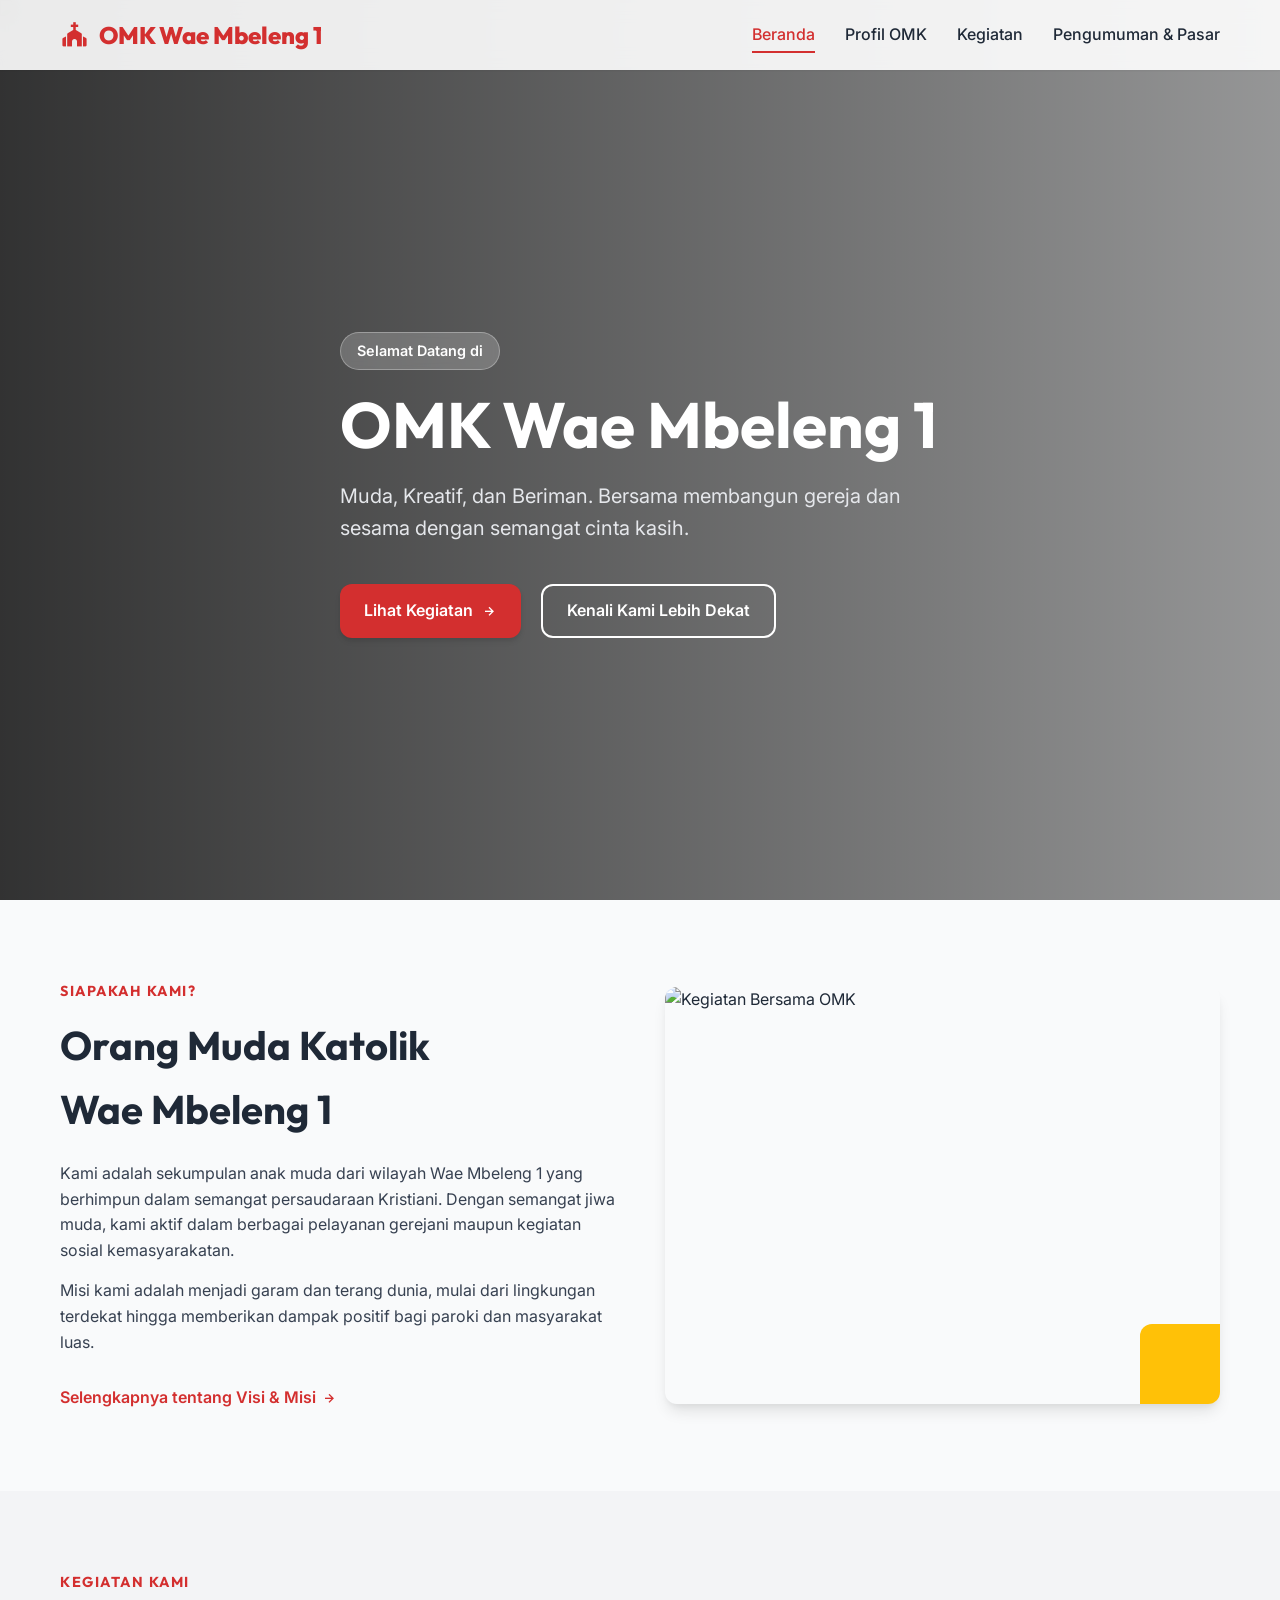
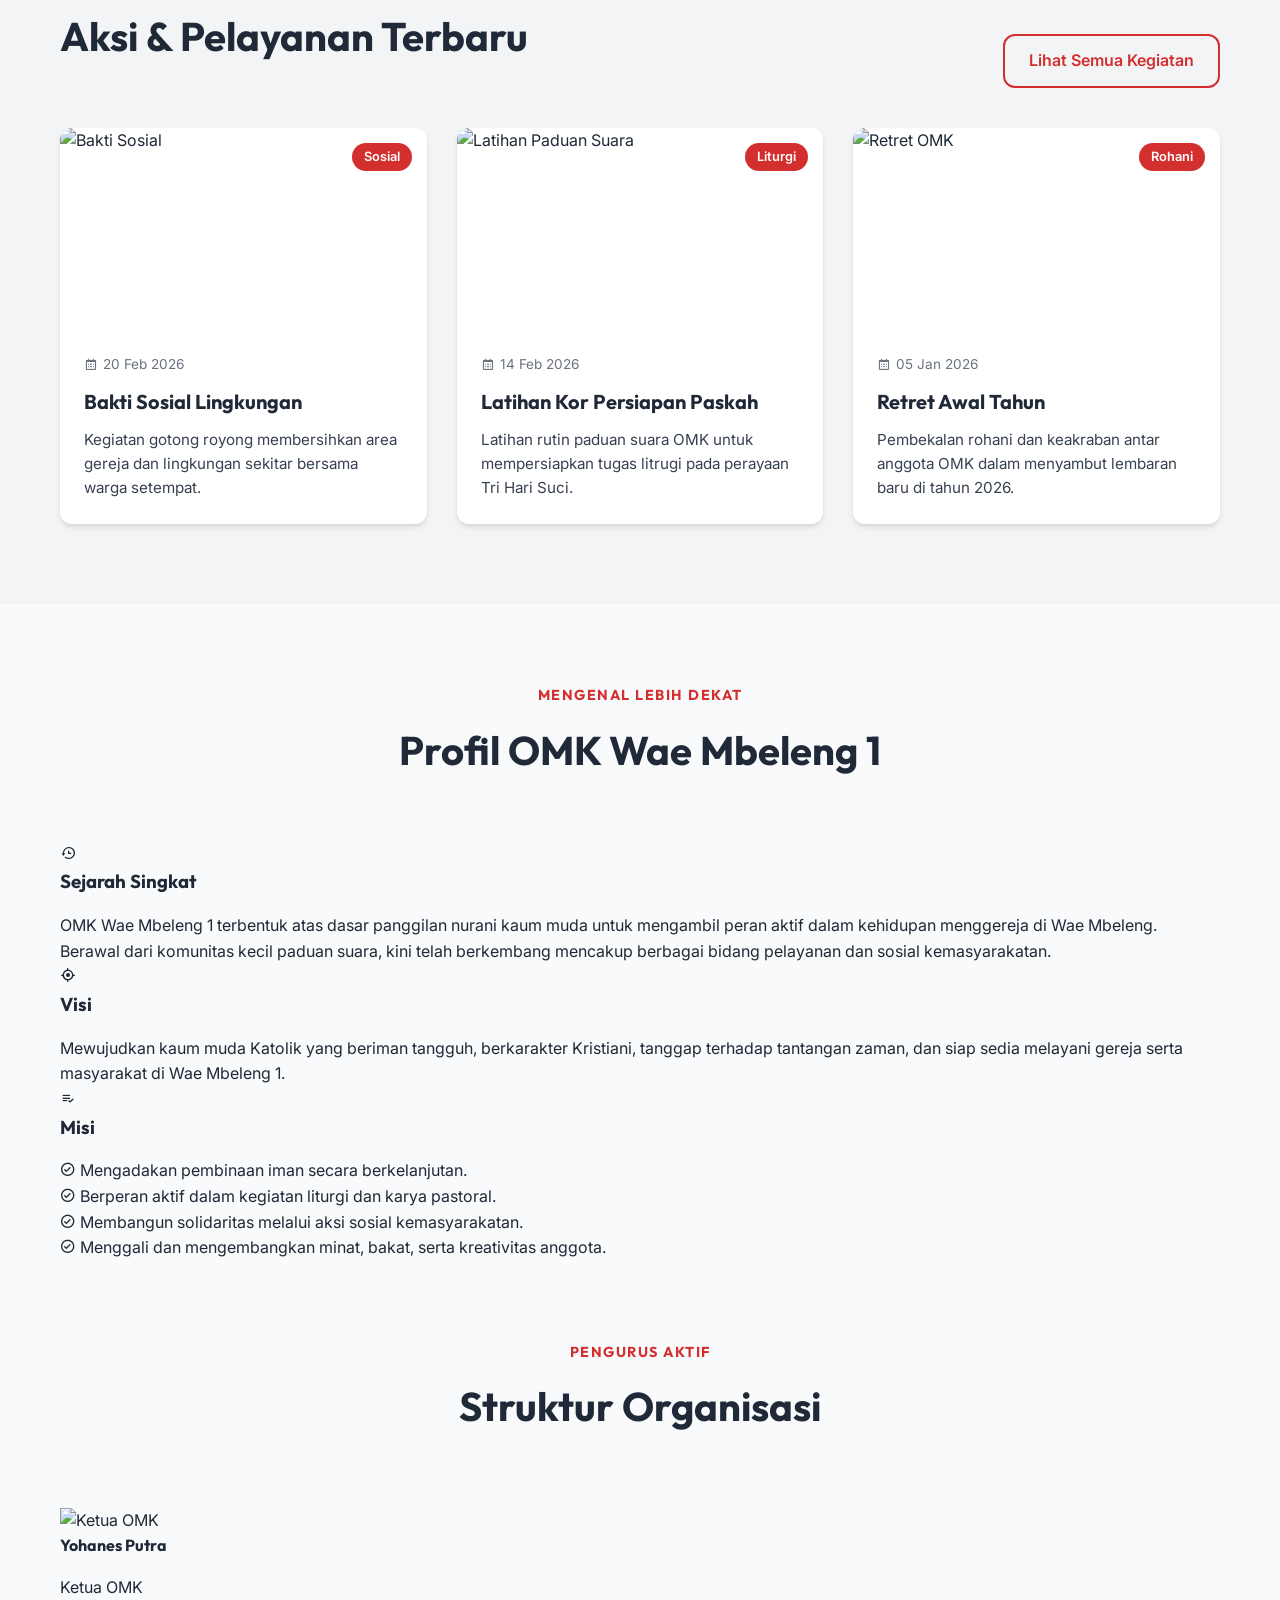
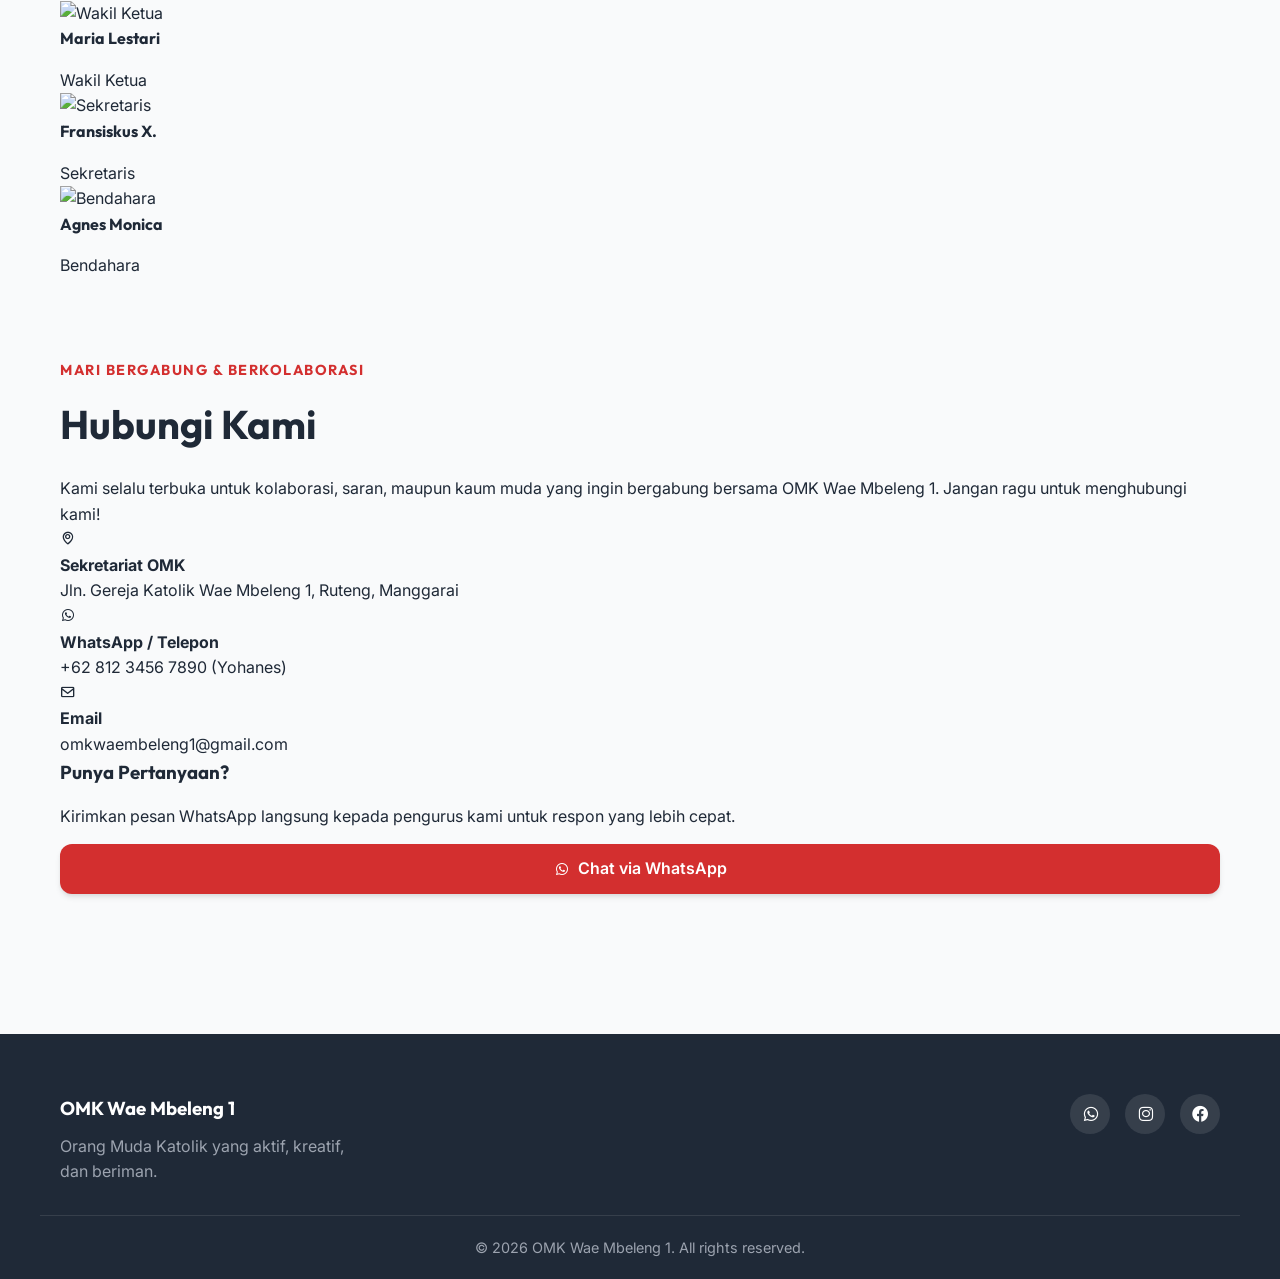
==== index.html @ 958b01e5 "feat: add profil omk html layout (visi, misi, struktur, kontak)" ====
<!DOCTYPE html>
<html lang="id">

<head>
    <meta charset="UTF-8">
    <meta name="viewport" content="width=device-width, initial-scale=1.0">
    <title>OMK Wae Mbeleng 1</title>
    <!-- Google Fonts -->
    <link rel="preconnect" href="https://fonts.googleapis.com">
    <link rel="preconnect" href="https://fonts.gstatic.com" crossorigin>
    <link
        href="https://fonts.googleapis.com/css2?family=Inter:wght@300;400;500;600&family=Outfit:wght@400;500;700;800&display=swap"
        rel="stylesheet">
    <!-- Boxicons -->
    <link href='https://unpkg.com/boxicons@2.1.4/css/boxicons.min.css' rel='stylesheet'>
    <!-- Custom CSS -->
    <link rel="stylesheet" href="style.css">
</head>

<body>
    <!-- Navbar -->
    <header class="navbar">
        <div class="container nav-container">
            <a href="#" class="logo">
                <i class='bx bxs-church'></i>
                <span>OMK Wae Mbeleng 1</span>
            </a>
            <nav class="nav-links">
                <a href="#beranda" class="active">Beranda</a>
                <a href="#profil">Profil OMK</a>
                <a href="#kegiatan">Kegiatan</a>
                <a href="#pengumuman">Pengumuman & Pasar</a>
            </nav>
            <div class="menu-toggle" id="mobile-menu">
                <i class='bx bx-menu'></i>
            </div>
        </div>
    </header>

    <!-- Main Content Area -->
    <main id="main-content">
        <!-- HERO SECTION -->
        <section id="beranda" class="hero">
            <div class="hero-bg">
                <img src="https://images.unsplash.com/photo-1438232992991-995b7058bbb3?q=80&w=2073&auto=format&fit=crop"
                    alt="OMK Wae Mbeleng 1 Community Banner">
                <div class="hero-overlay"></div>
            </div>
            <div class="container hero-content">
                <span class="hero-badge">Selamat Datang di</span>
                <h1 class="hero-title">OMK Wae Mbeleng 1</h1>
                <p class="hero-subtitle">Muda, Kreatif, dan Beriman. Bersama membangun gereja dan sesama dengan semangat
                    cinta kasih.</p>
                <div class="hero-actions">
                    <a href="#kegiatan" class="btn btn-primary">Lihat Kegiatan <i class='bx bx-right-arrow-alt'></i></a>
                    <a href="#profil" class="btn btn-outline">Kenali Kami Lebih Dekat</a>
                </div>
            </div>
        </section>

        <!-- TENTANG KAMI SECTION -->
        <section id="tentang-kami" class="about section-padding">
            <div class="container about-container">
                <div class="about-text">
                    <h4 class="section-subtitle">Siapakah Kami?</h4>
                    <h2 class="section-title">Orang Muda Katolik<br>Wae Mbeleng 1</h2>
                    <p>Kami adalah sekumpulan anak muda dari wilayah Wae Mbeleng 1 yang berhimpun dalam semangat
                        persaudaraan Kristiani. Dengan semangat jiwa muda, kami aktif dalam berbagai pelayanan gerejani
                        maupun kegiatan sosial kemasyarakatan.</p>
                    <p>Misi kami adalah menjadi garam dan terang dunia, mulai dari lingkungan terdekat hingga memberikan
                        dampak positif bagi paroki dan masyarakat luas.</p>
                    <a href="#profil" class="link-forward">Selengkapnya tentang Visi & Misi <i
                            class='bx bx-right-arrow-alt'></i></a>
                </div>
                <div class="about-image">
                    <div class="img-wrapper">
                        <img src="https://images.unsplash.com/photo-1529156069898-49953eb1b5b6?q=80&w=2070&auto=format&fit=crop"
                            alt="Kegiatan Bersama OMK">
                        <div class="img-accent"></div>
                    </div>
                </div>
            </div>
        </section>

        <!-- PREVIEW KEGIATAN SECTION -->
        <section id="preview-kegiatan" class="preview-activities section-padding bg-alt">
            <div class="container">
                <div class="section-header">
                    <div>
                        <h4 class="section-subtitle">Kegiatan Kami</h4>
                        <h2 class="section-title">Aksi & Pelayanan Terbaru</h2>
                    </div>
                    <a href="#kegiatan" class="btn btn-outline">Lihat Semua Kegiatan</a>
                </div>
                <div class="preview-grid">
                    <!-- Card 1 -->
                    <div class="activity-card">
                        <div class="card-img">
                            <img src="https://images.unsplash.com/photo-1511632765486-a01980e01a18?q=80&w=2070&auto=format&fit=crop"
                                alt="Bakti Sosial">
                            <span class="card-tag">Sosial</span>
                        </div>
                        <div class="card-body">
                            <span class="card-date"><i class='bx bx-calendar'></i> 20 Feb 2026</span>
                            <h3 class="card-title">Bakti Sosial Lingkungan</h3>
                            <p class="card-desc">Kegiatan gotong royong membersihkan area gereja dan lingkungan sekitar
                                bersama warga setempat.</p>
                        </div>
                    </div>
                    <!-- Card 2 -->
                    <div class="activity-card">
                        <div class="card-img">
                            <img src="https://images.unsplash.com/photo-1514320291840-2e0a9bf2a9ae?q=80&w=2070&auto=format&fit=crop"
                                alt="Latihan Paduan Suara">
                            <span class="card-tag">Liturgi</span>
                        </div>
                        <div class="card-body">
                            <span class="card-date"><i class='bx bx-calendar'></i> 14 Feb 2026</span>
                            <h3 class="card-title">Latihan Kor Persiapan Paskah</h3>
                            <p class="card-desc">Latihan rutin paduan suara OMK untuk mempersiapkan tugas litrugi pada
                                perayaan Tri Hari Suci.</p>
                        </div>
                    </div>
                    <!-- Card 3 -->
                    <div class="activity-card">
                        <div class="card-img">
                            <img src="https://images.unsplash.com/photo-1515162816999-a0c47dc192f7?q=80&w=2070&auto=format&fit=crop"
                                alt="Retret OMK">
                            <span class="card-tag">Rohani</span>
                        </div>
                        <div class="card-body">
                            <span class="card-date"><i class='bx bx-calendar'></i> 05 Jan 2026</span>
                            <h3 class="card-title">Retret Awal Tahun</h3>
                            <p class="card-desc">Pembekalan rohani dan keakraban antar anggota OMK dalam menyambut
                                lembaran baru di tahun 2026.</p>
                        </div>
                    </div>
                </div>
            </div>
        </section>

        <!-- PROFIL OMK SECTION -->
        <section id="profil" class="profile section-padding">
            <div class="container">
                <div class="section-header" style="justify-content: center; text-align: center; width: 100%;">
                    <div>
                        <h4 class="section-subtitle">Mengenal Lebih Dekat</h4>
                        <h2 class="section-title">Profil OMK Wae Mbeleng 1</h2>
                    </div>
                </div>

                <!-- Visi, Misi, Sejarah -->
                <div class="profile-vms">
                    <div class="vms-card">
                        <i class='bx bx-history vms-icon'></i>
                        <h3>Sejarah Singkat</h3>
                        <p>OMK Wae Mbeleng 1 terbentuk atas dasar panggilan nurani kaum muda untuk mengambil peran aktif
                            dalam kehidupan menggereja di Wae Mbeleng. Berawal dari komunitas kecil paduan suara, kini
                            telah berkembang mencakup berbagai bidang pelayanan dan sosial kemasyarakatan.</p>
                    </div>
                    <div class="vms-card">
                        <i class='bx bx-target-lock vms-icon'></i>
                        <h3>Visi</h3>
                        <p>Mewujudkan kaum muda Katolik yang beriman tangguh, berkarakter Kristiani, tanggap terhadap
                            tantangan zaman, dan siap sedia melayani gereja serta masyarakat di Wae Mbeleng 1.</p>
                    </div>
                    <div class="vms-card">
                        <i class='bx bx-list-check vms-icon'></i>
                        <h3>Misi</h3>
                        <ul class="misi-list">
                            <li><i class='bx bx-check-circle'></i> Mengadakan pembinaan iman secara berkelanjutan.</li>
                            <li><i class='bx bx-check-circle'></i> Berperan aktif dalam kegiatan liturgi dan karya
                                pastoral.</li>
                            <li><i class='bx bx-check-circle'></i> Membangun solidaritas melalui aksi sosial
                                kemasyarakatan.</li>
                            <li><i class='bx bx-check-circle'></i> Menggali dan mengembangkan minat, bakat, serta
                                kreativitas anggota.</li>
                        </ul>
                    </div>
                </div>

                <!-- Struktur Organisasi -->
                <div class="org-structure section-padding" style="padding-bottom: 0;">
                    <div class="section-header"
                        style="justify-content: center; text-align: center; width: 100%; margin-bottom: 50px;">
                        <div>
                            <h4 class="section-subtitle">Pengurus Aktif</h4>
                            <h2 class="section-title">Struktur Organisasi</h2>
                        </div>
                    </div>
                    <div class="org-grid">
                        <div class="org-card">
                            <div class="org-img">
                                <img src="https://images.unsplash.com/photo-1539571696357-5a69c17a67c6?q=80&w=1887&auto=format&fit=crop"
                                    alt="Ketua OMK">
                            </div>
                            <div class="org-info">
                                <h4>Yohanes Putra</h4>
                                <span>Ketua OMK</span>
                            </div>
                        </div>
                        <div class="org-card">
                            <div class="org-img">
                                <img src="https://images.unsplash.com/photo-1544005313-94ddf0286df2?q=80&w=1888&auto=format&fit=crop"
                                    alt="Wakil Ketua">
                            </div>
                            <div class="org-info">
                                <h4>Maria Lestari</h4>
                                <span>Wakil Ketua</span>
                            </div>
                        </div>
                        <div class="org-card">
                            <div class="org-img">
                                <img src="https://images.unsplash.com/photo-1507003211169-0a1dd7228f2d?q=80&w=1887&auto=format&fit=crop"
                                    alt="Sekretaris">
                            </div>
                            <div class="org-info">
                                <h4>Fransiskus X.</h4>
                                <span>Sekretaris</span>
                            </div>
                        </div>
                        <div class="org-card">
                            <div class="org-img">
                                <img src="https://images.unsplash.com/photo-1534528741775-53994a69daeb?q=80&w=1964&auto=format&fit=crop"
                                    alt="Bendahara">
                            </div>
                            <div class="org-info">
                                <h4>Agnes Monica</h4>
                                <span>Bendahara</span>
                            </div>
                        </div>
                    </div>
                </div>

                <!-- Kontak Person -->
                <div class="contact-section section-padding" style="padding-bottom: 0;">
                    <div class="contact-wrapper">
                        <div class="contact-text">
                            <h4 class="section-subtitle">Mari Bergabung & Berkolaborasi</h4>
                            <h2 class="section-title">Hubungi Kami</h2>
                            <p>Kami selalu terbuka untuk kolaborasi, saran, maupun kaum muda yang ingin bergabung
                                bersama OMK Wae Mbeleng 1. Jangan ragu untuk menghubungi kami!</p>
                            <div class="contact-info-list">
                                <div class="contact-item">
                                    <i class='bx bx-map'></i>
                                    <div>
                                        <strong>Sekretariat OMK</strong>
                                        <p>Jln. Gereja Katolik Wae Mbeleng 1, Ruteng, Manggarai</p>
                                    </div>
                                </div>
                                <div class="contact-item">
                                    <i class='bx bxl-whatsapp'></i>
                                    <div>
                                        <strong>WhatsApp / Telepon</strong>
                                        <p>+62 812 3456 7890 (Yohanes)</p>
                                    </div>
                                </div>
                                <div class="contact-item">
                                    <i class='bx bx-envelope'></i>
                                    <div>
                                        <strong>Email</strong>
                                        <p>omkwaembeleng1@gmail.com</p>
                                    </div>
                                </div>
                            </div>
                        </div>
                        <div class="contact-action">
                            <div class="action-card">
                                <h3>Punya Pertanyaan?</h3>
                                <p>Kirimkan pesan WhatsApp langsung kepada pengurus kami untuk respon yang lebih cepat.
                                </p>
                                <a href="https://wa.me/6281234567890" target="_blank" class="btn btn-primary btn-block"
                                    style="width: 100%; justify-content: center; margin-top: 15px;">
                                    <i class='bx bxl-whatsapp'></i> Chat via WhatsApp
                                </a>
                            </div>
                        </div>
                    </div>
                </div>
            </div>
        </section>
    </main>

    <!-- Footer -->
    <footer class="footer">
        <div class="container footer-container">
            <div class="footer-info">
                <h3>OMK Wae Mbeleng 1</h3>
                <p>Orang Muda Katolik yang aktif, kreatif, dan beriman.</p>
            </div>
            <div class="footer-social">
                <a href="#"><i class='bx bxl-whatsapp'></i></a>
                <a href="#"><i class='bx bxl-instagram'></i></a>
                <a href="#"><i class='bx bxl-facebook-circle'></i></a>
            </div>
        </div>
        <div class="footer-bottom">
            <p>&copy; 2026 OMK Wae Mbeleng 1. All rights reserved.</p>
        </div>
    </footer>

    <!-- Custom JS -->
    <script src="script.js"></script>
</body>

</html>
---- style.css ----
/* =========================================================================
   Global Variables & Design Tokens
   ========================================================================= */
:root {
    /* Color Palette - Warm & Active Community Vibe */
    --clr-primary: #D32F2F;
    /* Cathartic Red / Energetic */
    --clr-primary-dark: #b71c1c;
    --clr-primary-light: #ff6659;
    --clr-secondary: #FFC107;
    /* Warm Yellow / Youthful */
    --clr-dark: #1F2937;
    --clr-dark-light: #374151;
    --clr-light: #F9FAFB;
    --clr-white: #FFFFFF;

    /* Typography */
    --font-heading: 'Outfit', sans-serif;
    --font-body: 'Inter', sans-serif;

    /* Spacing & Layout */
    --container-width: 1200px;
    --border-radius: 12px;
    --transition: all 0.3s cubic-bezier(0.25, 0.8, 0.25, 1);

    /* Shadows */
    --shadow-sm: 0 1px 2px 0 rgba(0, 0, 0, 0.05);
    --shadow-md: 0 4px 6px -1px rgba(0, 0, 0, 0.1), 0 2px 4px -1px rgba(0, 0, 0, 0.06);
    --shadow-lg: 0 10px 15px -3px rgba(0, 0, 0, 0.1), 0 4px 6px -2px rgba(0, 0, 0, 0.05);
}

/* =========================================================================
   Reset & Base Styles
   ========================================================================= */
* {
    margin: 0;
    padding: 0;
    box-sizing: border-box;
}

html {
    scroll-behavior: smooth;
}

body {
    font-family: var(--font-body);
    font-size: 16px;
    line-height: 1.6;
    color: var(--clr-dark);
    background-color: var(--clr-light);
    overflow-x: hidden;
}

h1,
h2,
h3,
h4,
h5,
h6 {
    font-family: var(--font-heading);
    font-weight: 700;
    color: var(--clr-dark);
    margin-bottom: 1rem;
}

a {
    text-decoration: none;
    color: inherit;
    transition: var(--transition);
}

ul {
    list-style: none;
}

img {
    max-width: 100%;
    display: block;
}

.container {
    max-width: var(--container-width);
    margin: 0 auto;
    padding: 0 20px;
}

/* =========================================================================
   Navbar
   ========================================================================= */
.navbar {
    background-color: rgba(255, 255, 255, 0.9);
    backdrop-filter: blur(10px);
    position: fixed;
    top: 0;
    width: 100%;
    z-index: 1000;
    box-shadow: var(--shadow-sm);
    transition: var(--transition);
}

.nav-container {
    display: flex;
    justify-content: space-between;
    align-items: center;
    height: 70px;
}

.logo {
    display: flex;
    align-items: center;
    gap: 10px;
    font-family: var(--font-heading);
    font-size: 1.5rem;
    font-weight: 800;
    color: var(--clr-primary);
}

.logo i {
    font-size: 1.8rem;
}

.nav-links {
    display: flex;
    gap: 30px;
    align-items: center;
}

.nav-links a {
    font-weight: 500;
    position: relative;
    padding: 5px 0;
}

.nav-links a::after {
    content: '';
    position: absolute;
    width: 0;
    height: 2px;
    bottom: 0;
    left: 0;
    background-color: var(--clr-primary);
    transition: var(--transition);
}

.nav-links a:hover::after,
.nav-links a.active::after {
    width: 100%;
}

.nav-links a:hover,
.nav-links a.active {
    color: var(--clr-primary);
}

.menu-toggle {
    display: none;
    font-size: 2rem;
    cursor: pointer;
    color: var(--clr-dark);
}

/* =========================================================================
   Footer
   ========================================================================= */
.footer {
    background-color: var(--clr-dark);
    color: var(--clr-light);
    padding: 60px 0 20px;
    margin-top: 60px;
}

.footer-container {
    display: flex;
    justify-content: space-between;
    align-items: flex-start;
    flex-wrap: wrap;
    gap: 30px;
    border-bottom: 1px solid rgba(255, 255, 255, 0.1);
    padding-bottom: 30px;
    margin-bottom: 20px;
}

.footer-info h3 {
    color: var(--clr-white);
    margin-bottom: 10px;
}

.footer-info p {
    color: #9CA3AF;
    max-width: 300px;
}

.footer-social {
    display: flex;
    gap: 15px;
}

.footer-social a {
    display: flex;
    justify-content: center;
    align-items: center;
    width: 40px;
    height: 40px;
    border-radius: 50%;
    background-color: rgba(255, 255, 255, 0.1);
    color: var(--clr-white);
    font-size: 1.2rem;
}

.footer-social a:hover {
    background-color: var(--clr-primary);
    transform: translateY(-3px);
}

.footer-bottom {
    text-align: center;
    color: #9CA3AF;
    font-size: 0.9rem;
}

/* =========================================================================
   Responsive
   ========================================================================= */
@media (max-width: 768px) {
    .menu-toggle {
        display: block;
    }

    .nav-links {
        position: absolute;
        top: 70px;
        left: -100%;
        width: 100%;
        background-color: var(--clr-white);
        flex-direction: column;
        gap: 0;
        box-shadow: var(--shadow-md);
        transition: var(--transition);
    }

    .nav-links.show {
        left: 0;
    }

    .nav-links a {
        width: 100%;
        padding: 20px;
        text-align: center;
        border-bottom: 1px solid #E5E7EB;
    }

    .nav-links a::after {
        display: none;
        /* remove active underline on mobile */
    }

    .footer-container {
        flex-direction: column;
        align-items: center;
        text-align: center;
    }
}

/* =========================================================================
   Buttons & Links
   ========================================================================= */
.btn {
    display: inline-flex;
    align-items: center;
    gap: 8px;
    padding: 12px 24px;
    border-radius: var(--border-radius);
    font-weight: 600;
    cursor: pointer;
    transition: var(--transition);
    border: none;
    font-size: 1rem;
}

.btn-primary {
    background-color: var(--clr-primary);
    color: var(--clr-white);
    box-shadow: var(--shadow-md);
}

.btn-primary:hover {
    background-color: var(--clr-primary-dark);
    transform: translateY(-2px);
    box-shadow: var(--shadow-lg);
}

.btn-outline {
    background-color: transparent;
    color: var(--clr-primary);
    border: 2px solid var(--clr-primary);
}

.btn-outline:hover {
    background-color: var(--clr-primary);
    color: var(--clr-white);
}

.link-forward {
    display: inline-flex;
    align-items: center;
    gap: 5px;
    color: var(--clr-primary);
    font-weight: 600;
    margin-top: 15px;
}

.link-forward:hover {
    gap: 10px;
}

/* =========================================================================
   Utility Classes
   ========================================================================= */
.section-padding {
    padding: 80px 0;
}

.bg-alt {
    background-color: #F3F4F6;
}

.section-subtitle {
    color: var(--clr-primary);
    text-transform: uppercase;
    letter-spacing: 1.5px;
    font-size: 0.9rem;
    margin-bottom: 10px;
}

.section-title {
    font-size: 2.5rem;
    margin-bottom: 20px;
}

.section-header {
    display: flex;
    justify-content: space-between;
    align-items: flex-end;
    margin-bottom: 40px;
    flex-wrap: wrap;
    gap: 20px;
}

/* =========================================================================
   Hero Section
   ========================================================================= */
.hero {
    position: relative;
    height: 100vh;
    min-height: 600px;
    display: flex;
    align-items: center;
    color: var(--clr-white);
    padding-top: 70px;
    /* offset navbar */
}

.hero-bg {
    position: absolute;
    top: 0;
    left: 0;
    width: 100%;
    height: 100%;
    z-index: -1;
}

.hero-bg img {
    width: 100%;
    height: 100%;
    object-fit: cover;
}

.hero-overlay {
    position: absolute;
    top: 0;
    left: 0;
    width: 100%;
    height: 100%;
    background: linear-gradient(to right, rgba(0, 0, 0, 0.8) 0%, rgba(0, 0, 0, 0.4) 100%);
}

.hero-content {
    max-width: 800px;
}

.hero-badge {
    display: inline-block;
    padding: 6px 16px;
    background-color: rgba(255, 255, 255, 0.2);
    backdrop-filter: blur(5px);
    border-radius: 50px;
    font-size: 0.9rem;
    font-weight: 600;
    margin-bottom: 20px;
    border: 1px solid rgba(255, 255, 255, 0.3);
}

.hero-title {
    font-size: 4rem;
    color: var(--clr-white);
    margin-bottom: 20px;
    line-height: 1.1;
}

.hero-subtitle {
    font-size: 1.25rem;
    color: #E5E7EB;
    margin-bottom: 40px;
    max-width: 600px;
}

.hero-actions {
    display: flex;
    gap: 20px;
    flex-wrap: wrap;
}

.hero-actions .btn-outline {
    border-color: var(--clr-white);
    color: var(--clr-white);
}

.hero-actions .btn-outline:hover {
    background-color: var(--clr-white);
    color: var(--clr-dark);
}

/* =========================================================================
   About Section (Beranda)
   ========================================================================= */
.about-container {
    display: grid;
    grid-template-columns: 1fr 1fr;
    gap: 50px;
    align-items: center;
}

.about-text p {
    margin-bottom: 15px;
    color: var(--clr-dark-light);
}

.about-image {
    position: relative;
}

.img-wrapper {
    position: relative;
    border-radius: var(--border-radius);
    overflow: hidden;
    box-shadow: var(--shadow-lg);
}

.img-wrapper img {
    width: 100%;
    height: auto;
    aspect-ratio: 4/3;
    object-fit: cover;
    transition: transform 0.5s ease;
}

.img-wrapper:hover img {
    transform: scale(1.05);
}

.img-accent {
    position: absolute;
    bottom: -20px;
    right: -20px;
    width: 100px;
    height: 100px;
    background-color: var(--clr-secondary);
    border-radius: var(--border-radius);
    z-index: -1;
}

/* =========================================================================
   Preview Activities
   ========================================================================= */
.preview-grid {
    display: grid;
    grid-template-columns: repeat(auto-fit, minmax(300px, 1fr));
    gap: 30px;
}

.activity-card {
    background: var(--clr-white);
    border-radius: var(--border-radius);
    overflow: hidden;
    box-shadow: var(--shadow-md);
    transition: var(--transition);
    cursor: pointer;
}

.activity-card:hover {
    transform: translateY(-10px);
    box-shadow: var(--shadow-lg);
}

.card-img {
    position: relative;
    height: 200px;
    overflow: hidden;
}

.card-img img {
    width: 100%;
    height: 100%;
    object-fit: cover;
    transition: transform 0.5s ease;
}

.activity-card:hover .card-img img {
    transform: scale(1.1);
}

.card-tag {
    position: absolute;
    top: 15px;
    right: 15px;
    background-color: var(--clr-primary);
    color: var(--clr-white);
    padding: 4px 12px;
    border-radius: 50px;
    font-size: 0.8rem;
    font-weight: 600;
}

.card-body {
    padding: 24px;
}

.card-date {
    display: inline-flex;
    align-items: center;
    gap: 5px;
    font-size: 0.85rem;
    color: #6B7280;
    margin-bottom: 10px;
}

.card-title {
    font-size: 1.25rem;
    margin-bottom: 10px;
}

.card-desc {
    color: var(--clr-dark-light);
    font-size: 0.95rem;
}

/* Modify existing responsive logic slightly */
@media (max-width: 992px) {
    .hero-title {
        font-size: 3rem;
    }

    .about-container {
        grid-template-columns: 1fr;
    }
}

@media (max-width: 768px) {
    .section-title {
        font-size: 2rem;
    }

    .hero-title {
        font-size: 2.5rem;
    }

    .hero-subtitle {
        font-size: 1.1rem;
    }
}
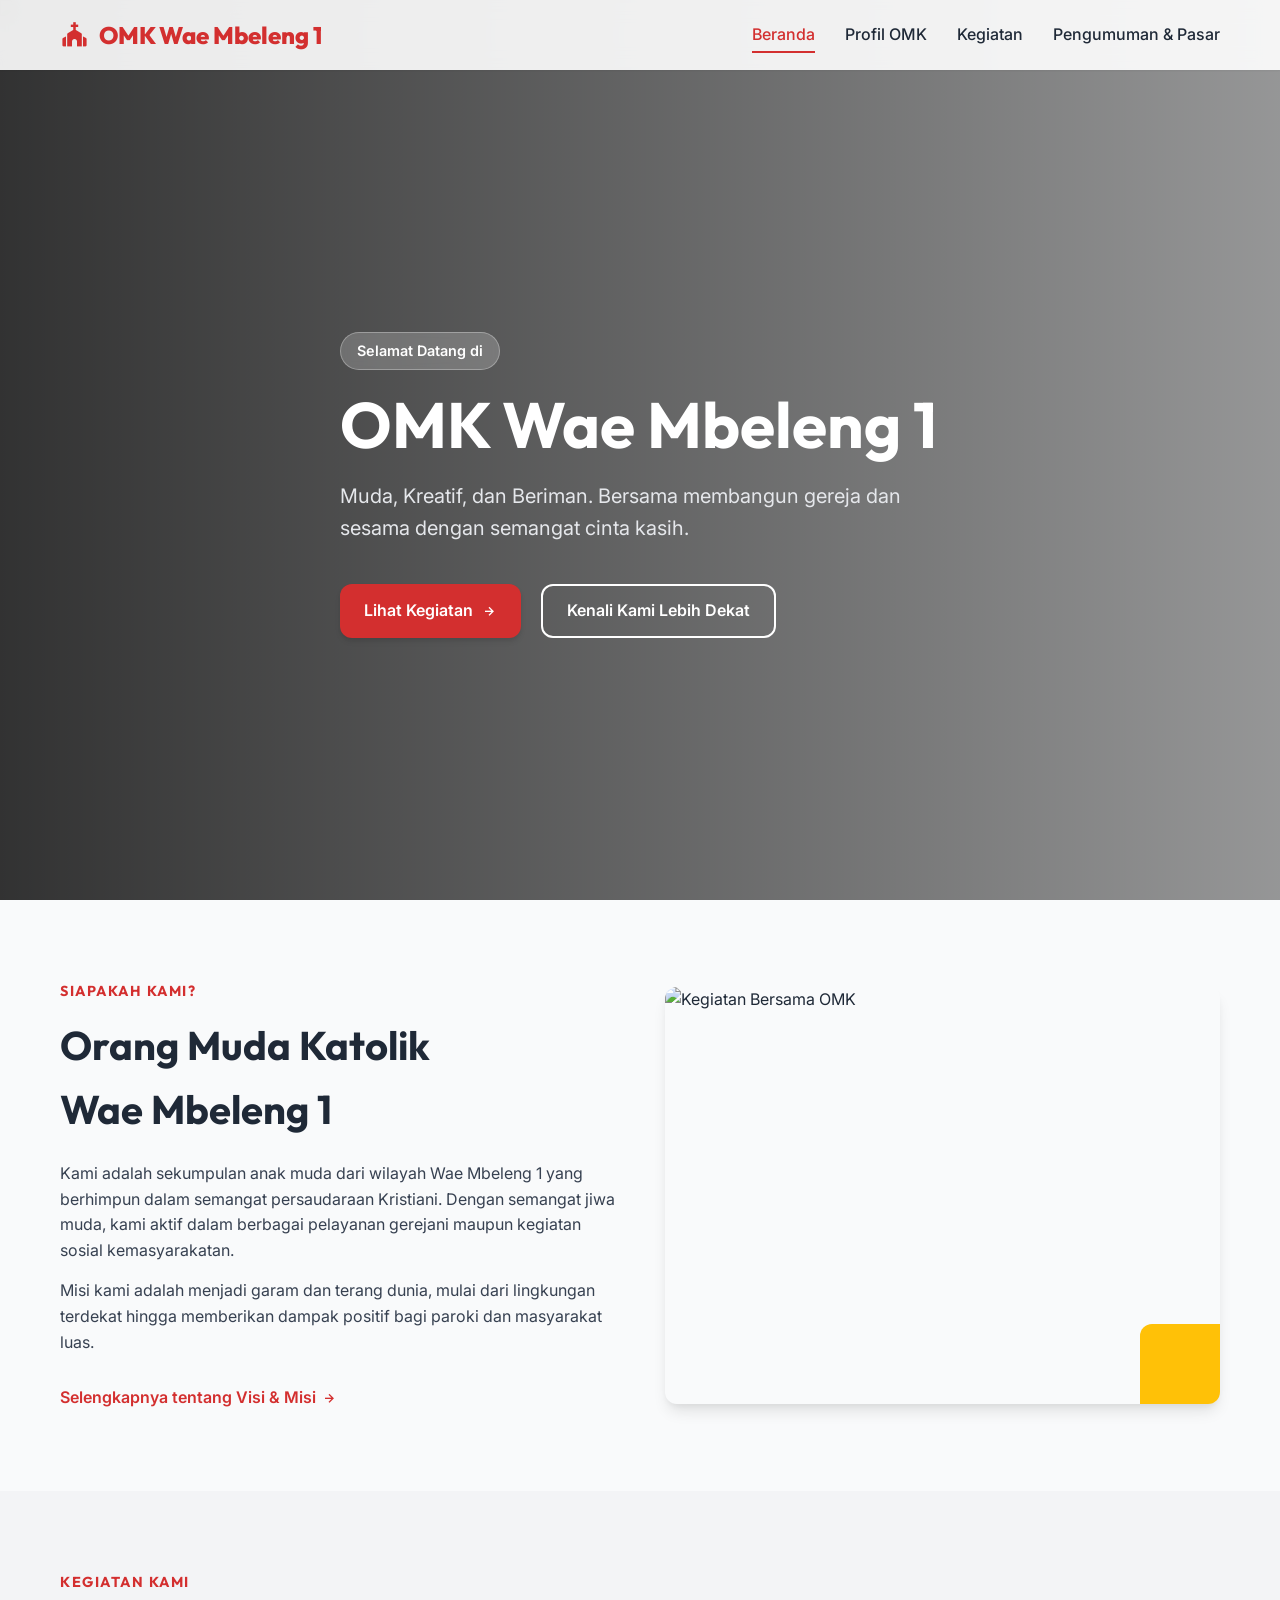
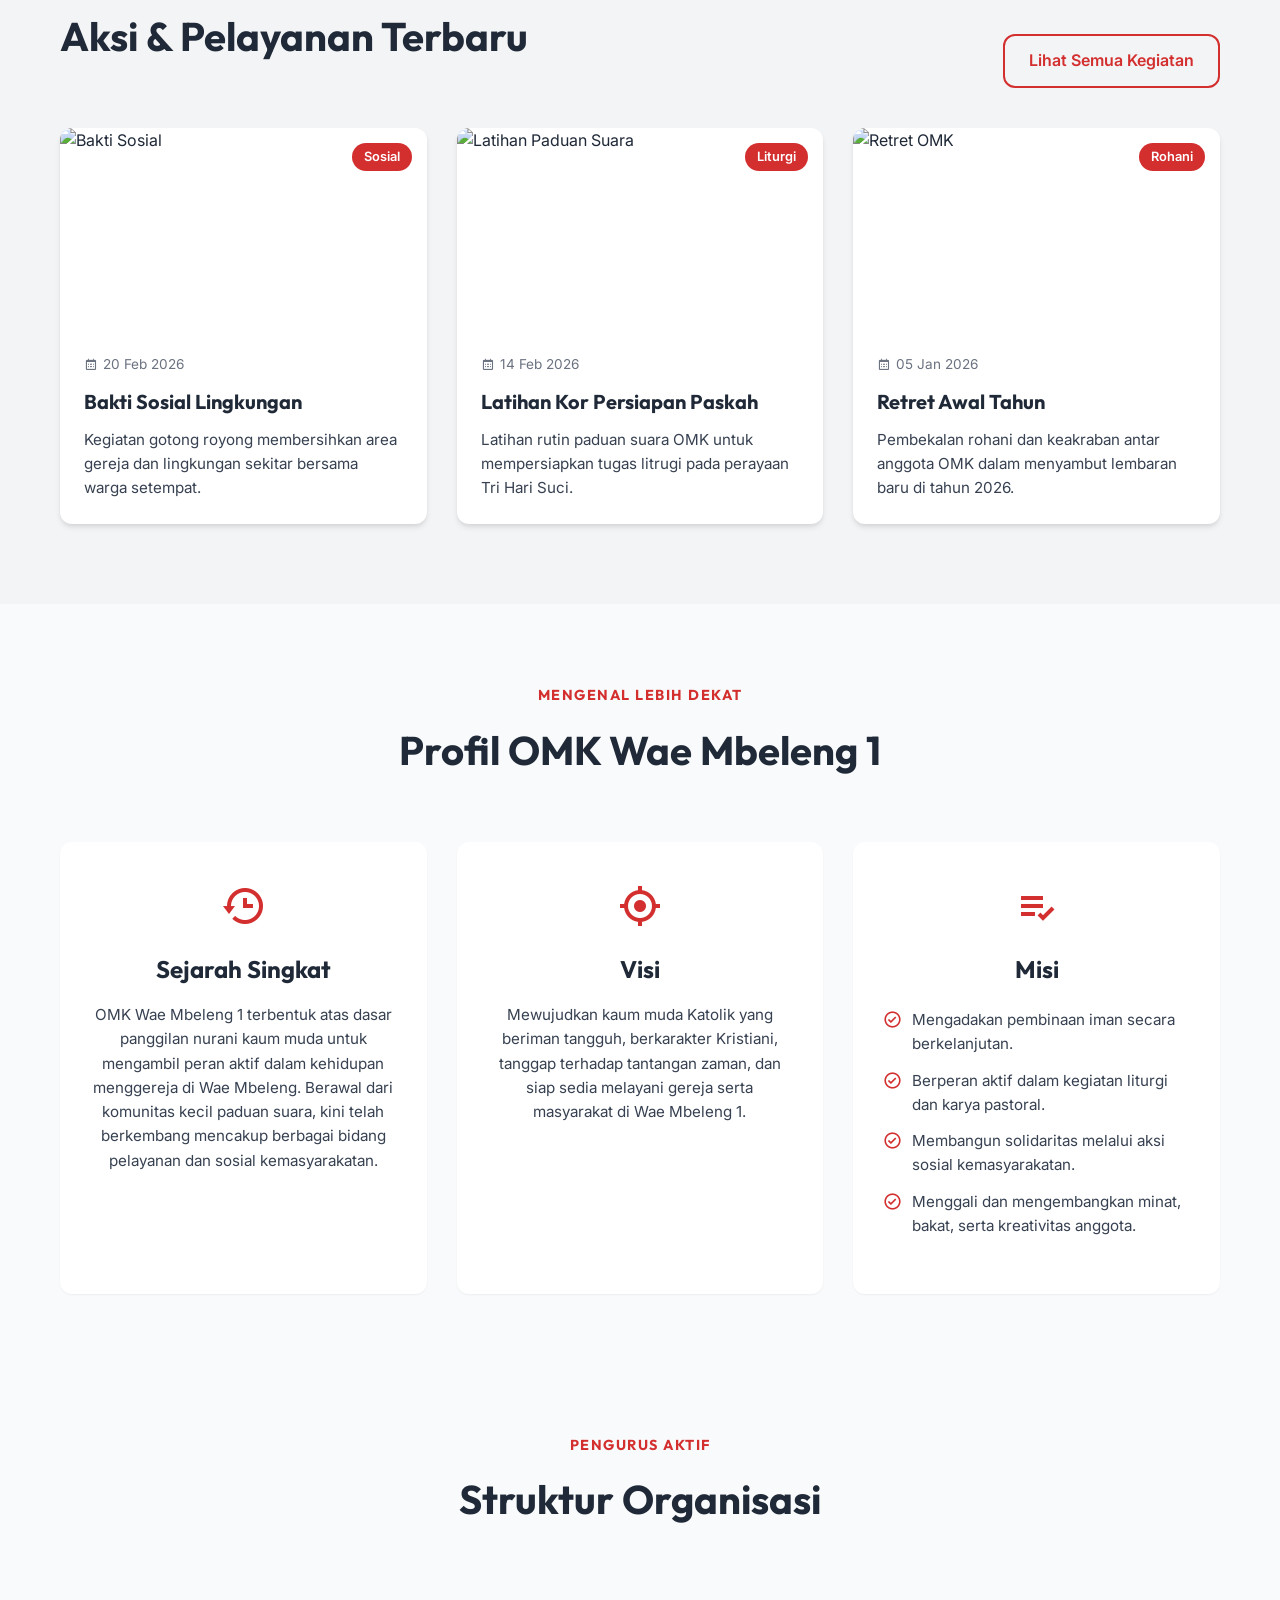
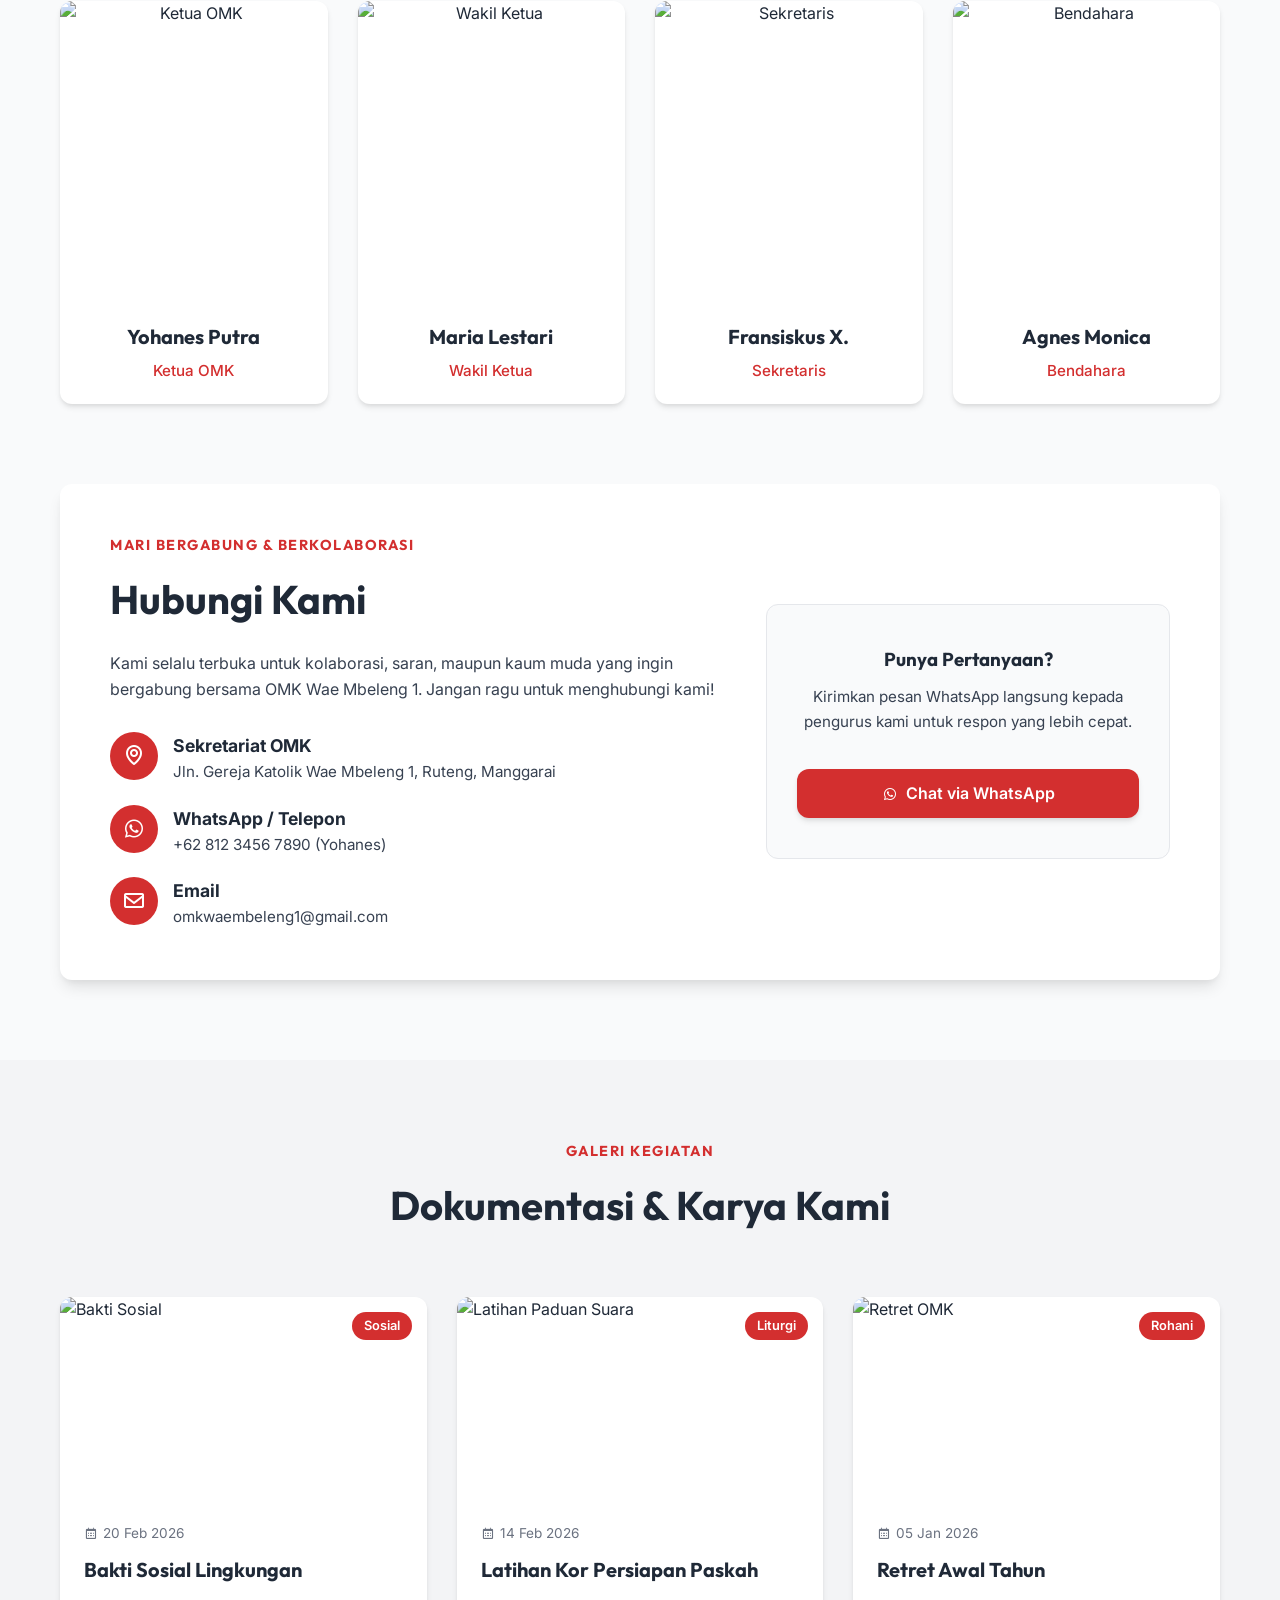
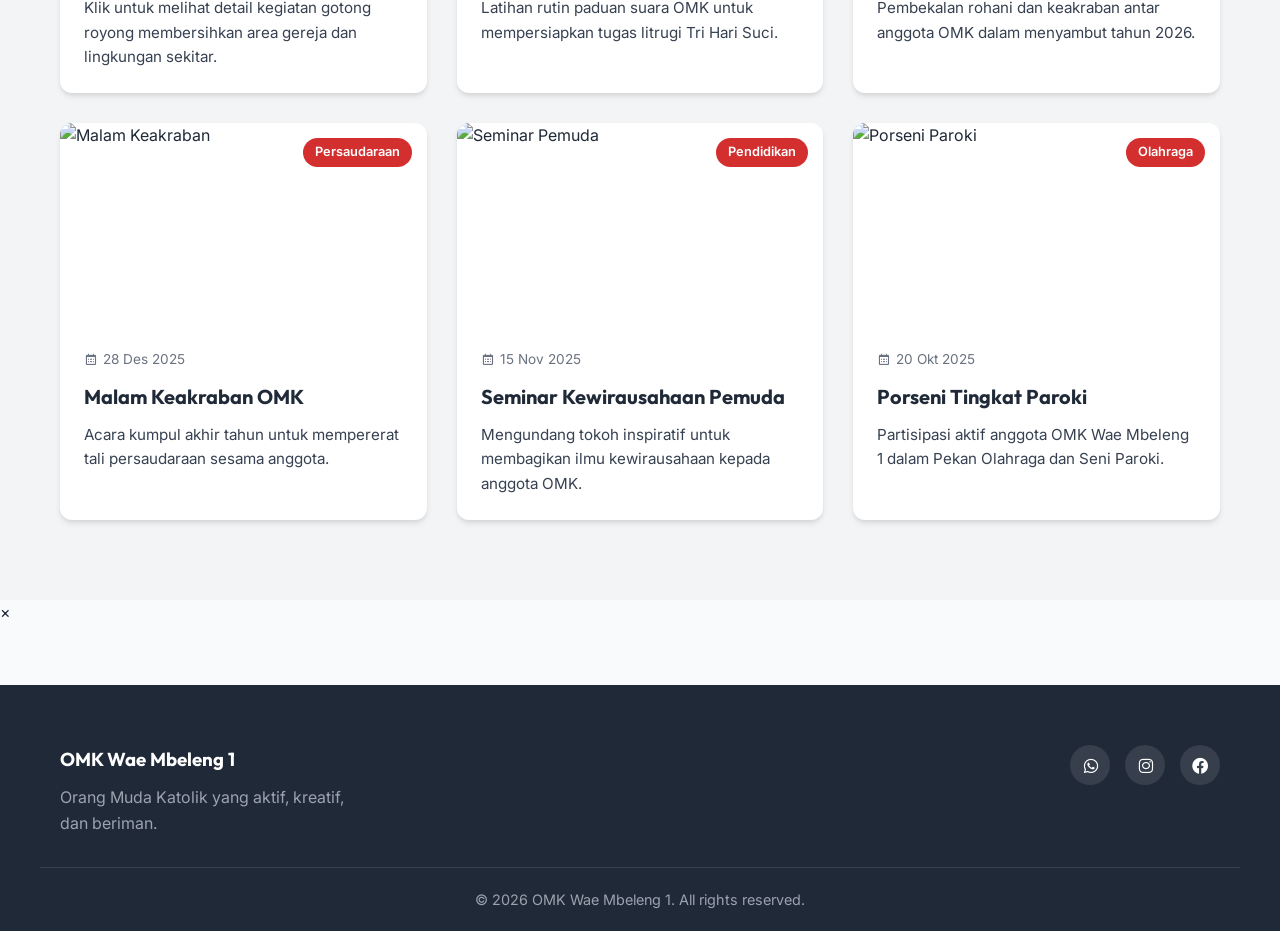
==== commit 2429ffe4: "feat: add kegiatan html layout with modal structure" ====
--- a/index.html
+++ b/index.html
@@ -279,6 +279,114 @@
                 </div>
             </div>
         </section>
+        <!-- KEGIATAN SECTION -->
+        <section id="kegiatan" class="activities-full section-padding bg-alt">
+            <div class="container">
+                <div class="section-header" style="justify-content: center; text-align: center; width: 100%;">
+                    <div>
+                        <h4 class="section-subtitle">Galeri Kegiatan</h4>
+                        <h2 class="section-title">Dokumentasi & Karya Kami</h2>
+                    </div>
+                </div>
+
+                <div class="preview-grid">
+                    <!-- Card 1 -->
+                    <div class="activity-card" onclick="openModal('kegiatan1')">
+                        <div class="card-img">
+                            <img src="https://images.unsplash.com/photo-1511632765486-a01980e01a18?q=80&w=2070&auto=format&fit=crop"
+                                alt="Bakti Sosial">
+                            <span class="card-tag">Sosial</span>
+                        </div>
+                        <div class="card-body">
+                            <span class="card-date"><i class='bx bx-calendar'></i> 20 Feb 2026</span>
+                            <h3 class="card-title">Bakti Sosial Lingkungan</h3>
+                            <p class="card-desc">Klik untuk melihat detail kegiatan gotong royong membersihkan area
+                                gereja dan lingkungan sekitar.</p>
+                        </div>
+                    </div>
+                    <!-- Card 2 -->
+                    <div class="activity-card" onclick="openModal('kegiatan2')">
+                        <div class="card-img">
+                            <img src="https://images.unsplash.com/photo-1514320291840-2e0a9bf2a9ae?q=80&w=2070&auto=format&fit=crop"
+                                alt="Latihan Paduan Suara">
+                            <span class="card-tag">Liturgi</span>
+                        </div>
+                        <div class="card-body">
+                            <span class="card-date"><i class='bx bx-calendar'></i> 14 Feb 2026</span>
+                            <h3 class="card-title">Latihan Kor Persiapan Paskah</h3>
+                            <p class="card-desc">Latihan rutin paduan suara OMK untuk mempersiapkan tugas litrugi Tri
+                                Hari Suci.</p>
+                        </div>
+                    </div>
+                    <!-- Card 3 -->
+                    <div class="activity-card" onclick="openModal('kegiatan3')">
+                        <div class="card-img">
+                            <img src="https://images.unsplash.com/photo-1515162816999-a0c47dc192f7?q=80&w=2070&auto=format&fit=crop"
+                                alt="Retret OMK">
+                            <span class="card-tag">Rohani</span>
+                        </div>
+                        <div class="card-body">
+                            <span class="card-date"><i class='bx bx-calendar'></i> 05 Jan 2026</span>
+                            <h3 class="card-title">Retret Awal Tahun</h3>
+                            <p class="card-desc">Pembekalan rohani dan keakraban antar anggota OMK dalam menyambut tahun
+                                2026.</p>
+                        </div>
+                    </div>
+                    <!-- Card 4 -->
+                    <div class="activity-card" onclick="openModal('kegiatan4')">
+                        <div class="card-img">
+                            <img src="https://images.unsplash.com/photo-1526976663112-001555921477?q=80&w=2070&auto=format&fit=crop"
+                                alt="Malam Keakraban">
+                            <span class="card-tag">Persaudaraan</span>
+                        </div>
+                        <div class="card-body">
+                            <span class="card-date"><i class='bx bx-calendar'></i> 28 Des 2025</span>
+                            <h3 class="card-title">Malam Keakraban OMK</h3>
+                            <p class="card-desc">Acara kumpul akhir tahun untuk mempererat tali persaudaraan sesama
+                                anggota.</p>
+                        </div>
+                    </div>
+                    <!-- Card 5 -->
+                    <div class="activity-card" onclick="openModal('kegiatan5')">
+                        <div class="card-img">
+                            <img src="https://images.unsplash.com/photo-1452421822248-d4c2b47f0c81?q=80&w=1974&auto=format&fit=crop"
+                                alt="Seminar Pemuda">
+                            <span class="card-tag">Pendidikan</span>
+                        </div>
+                        <div class="card-body">
+                            <span class="card-date"><i class='bx bx-calendar'></i> 15 Nov 2025</span>
+                            <h3 class="card-title">Seminar Kewirausahaan Pemuda</h3>
+                            <p class="card-desc">Mengundang tokoh inspiratif untuk membagikan ilmu kewirausahaan kepada
+                                anggota OMK.</p>
+                        </div>
+                    </div>
+                    <!-- Card 6 -->
+                    <div class="activity-card" onclick="openModal('kegiatan6')">
+                        <div class="card-img">
+                            <img src="https://images.unsplash.com/photo-1540822607835-0816df989f66?q=80&w=1951&auto=format&fit=crop"
+                                alt="Porseni Paroki">
+                            <span class="card-tag">Olahraga</span>
+                        </div>
+                        <div class="card-body">
+                            <span class="card-date"><i class='bx bx-calendar'></i> 20 Okt 2025</span>
+                            <h3 class="card-title">Porseni Tingkat Paroki</h3>
+                            <p class="card-desc">Partisipasi aktif anggota OMK Wae Mbeleng 1 dalam Pekan Olahraga dan
+                                Seni Paroki.</p>
+                        </div>
+                    </div>
+                </div>
+            </div>
+        </section>
+
+        <!-- MODAL FOR ACTIVITY DETAILS -->
+        <div id="activityModal" class="modal">
+            <div class="modal-content">
+                <span class="close-modal" onclick="closeModal()">&times;</span>
+                <div class="modal-body" id="modal-content-area">
+                    <!-- Dynamic details injected here by JS -->
+                </div>
+            </div>
+        </div>
     </main>
 
     <!-- Footer -->
--- a/style.css
+++ b/style.css
@@ -219,8 +219,197 @@
 }
 
 /* =========================================================================
+   Profil OMK Section
+   ========================================================================= */
+.profile-vms {
+    display: grid;
+    grid-template-columns: repeat(auto-fit, minmax(300px, 1fr));
+    gap: 30px;
+    margin-bottom: 60px;
+}
+
+.vms-card {
+    background: var(--clr-white);
+    padding: 40px 30px;
+    border-radius: var(--border-radius);
+    box-shadow: var(--shadow-sm);
+    text-align: center;
+    transition: var(--transition);
+    border-bottom: 4px solid transparent;
+}
+
+.vms-card:hover {
+    transform: translateY(-5px);
+    box-shadow: var(--shadow-lg);
+    border-bottom-color: var(--clr-primary);
+}
+
+.vms-icon {
+    font-size: 3rem;
+    color: var(--clr-primary);
+    margin-bottom: 20px;
+}
+
+.vms-card h3 {
+    font-size: 1.5rem;
+    margin-bottom: 15px;
+}
+
+.vms-card p {
+    color: var(--clr-dark-light);
+    font-size: 0.95rem;
+}
+
+.misi-list {
+    text-align: left;
+    margin-top: 20px;
+}
+
+.misi-list li {
+    display: flex;
+    align-items: flex-start;
+    gap: 10px;
+    margin-bottom: 12px;
+    color: var(--clr-dark-light);
+    font-size: 0.95rem;
+}
+
+.misi-list li i {
+    color: var(--clr-primary);
+    font-size: 1.2rem;
+    margin-top: 2px;
+}
+
+/* Organigram */
+.org-grid {
+    display: grid;
+    grid-template-columns: repeat(auto-fit, minmax(250px, 1fr));
+    gap: 30px;
+}
+
+.org-card {
+    background: var(--clr-white);
+    border-radius: var(--border-radius);
+    overflow: hidden;
+    box-shadow: var(--shadow-md);
+    text-align: center;
+    transition: var(--transition);
+}
+
+.org-card:hover {
+    transform: translateY(-10px);
+    box-shadow: var(--shadow-lg);
+}
+
+.org-img {
+    height: 300px;
+    overflow: hidden;
+}
+
+.org-img img {
+    width: 100%;
+    height: 100%;
+    object-fit: cover;
+    transition: transform 0.5s ease;
+}
+
+.org-card:hover .org-img img {
+    transform: scale(1.05);
+}
+
+.org-info {
+    padding: 20px;
+}
+
+.org-info h4 {
+    font-size: 1.25rem;
+    margin-bottom: 5px;
+    color: var(--clr-dark);
+}
+
+.org-info span {
+    color: var(--clr-primary);
+    font-weight: 500;
+    font-size: 0.95rem;
+}
+
+/* Contact Section */
+.contact-wrapper {
+    display: grid;
+    grid-template-columns: 3fr 2fr;
+    gap: 50px;
+    background: var(--clr-white);
+    padding: 50px;
+    border-radius: var(--border-radius);
+    box-shadow: var(--shadow-lg);
+    align-items: center;
+}
+
+.contact-text p {
+    color: var(--clr-dark-light);
+    margin-bottom: 30px;
+}
+
+.contact-info-list {
+    display: flex;
+    flex-direction: column;
+    gap: 20px;
+}
+
+.contact-item {
+    display: flex;
+    align-items: flex-start;
+    gap: 15px;
+}
+
+.contact-item i {
+    font-size: 1.5rem;
+    color: var(--clr-white);
+    background: var(--clr-primary);
+    padding: 12px;
+    border-radius: 50%;
+}
+
+.contact-item strong {
+    display: block;
+    font-size: 1.1rem;
+    color: var(--clr-dark);
+}
+
+.contact-item p {
+    margin: 0;
+    font-size: 0.95rem;
+}
+
+.action-card {
+    background: var(--clr-light);
+    padding: 40px 30px;
+    border-radius: var(--border-radius);
+    text-align: center;
+    border: 1px solid #E5E7EB;
+}
+
+.action-card h3 {
+    margin-bottom: 10px;
+}
+
+.action-card p {
+    color: var(--clr-dark-light);
+    font-size: 0.95rem;
+    margin-bottom: 20px;
+}
+
+/* Responsive Overrides */
+/* =========================================================================
    Responsive
    ========================================================================= */
+@media (max-width: 992px) {
+    .contact-wrapper {
+        grid-template-columns: 1fr;
+        padding: 30px;
+    }
+}
+
 @media (max-width: 768px) {
     .menu-toggle {
         display: block;
@@ -251,7 +440,6 @@
 
     .nav-links a::after {
         display: none;
-        /* remove active underline on mobile */
     }
 
     .footer-container {
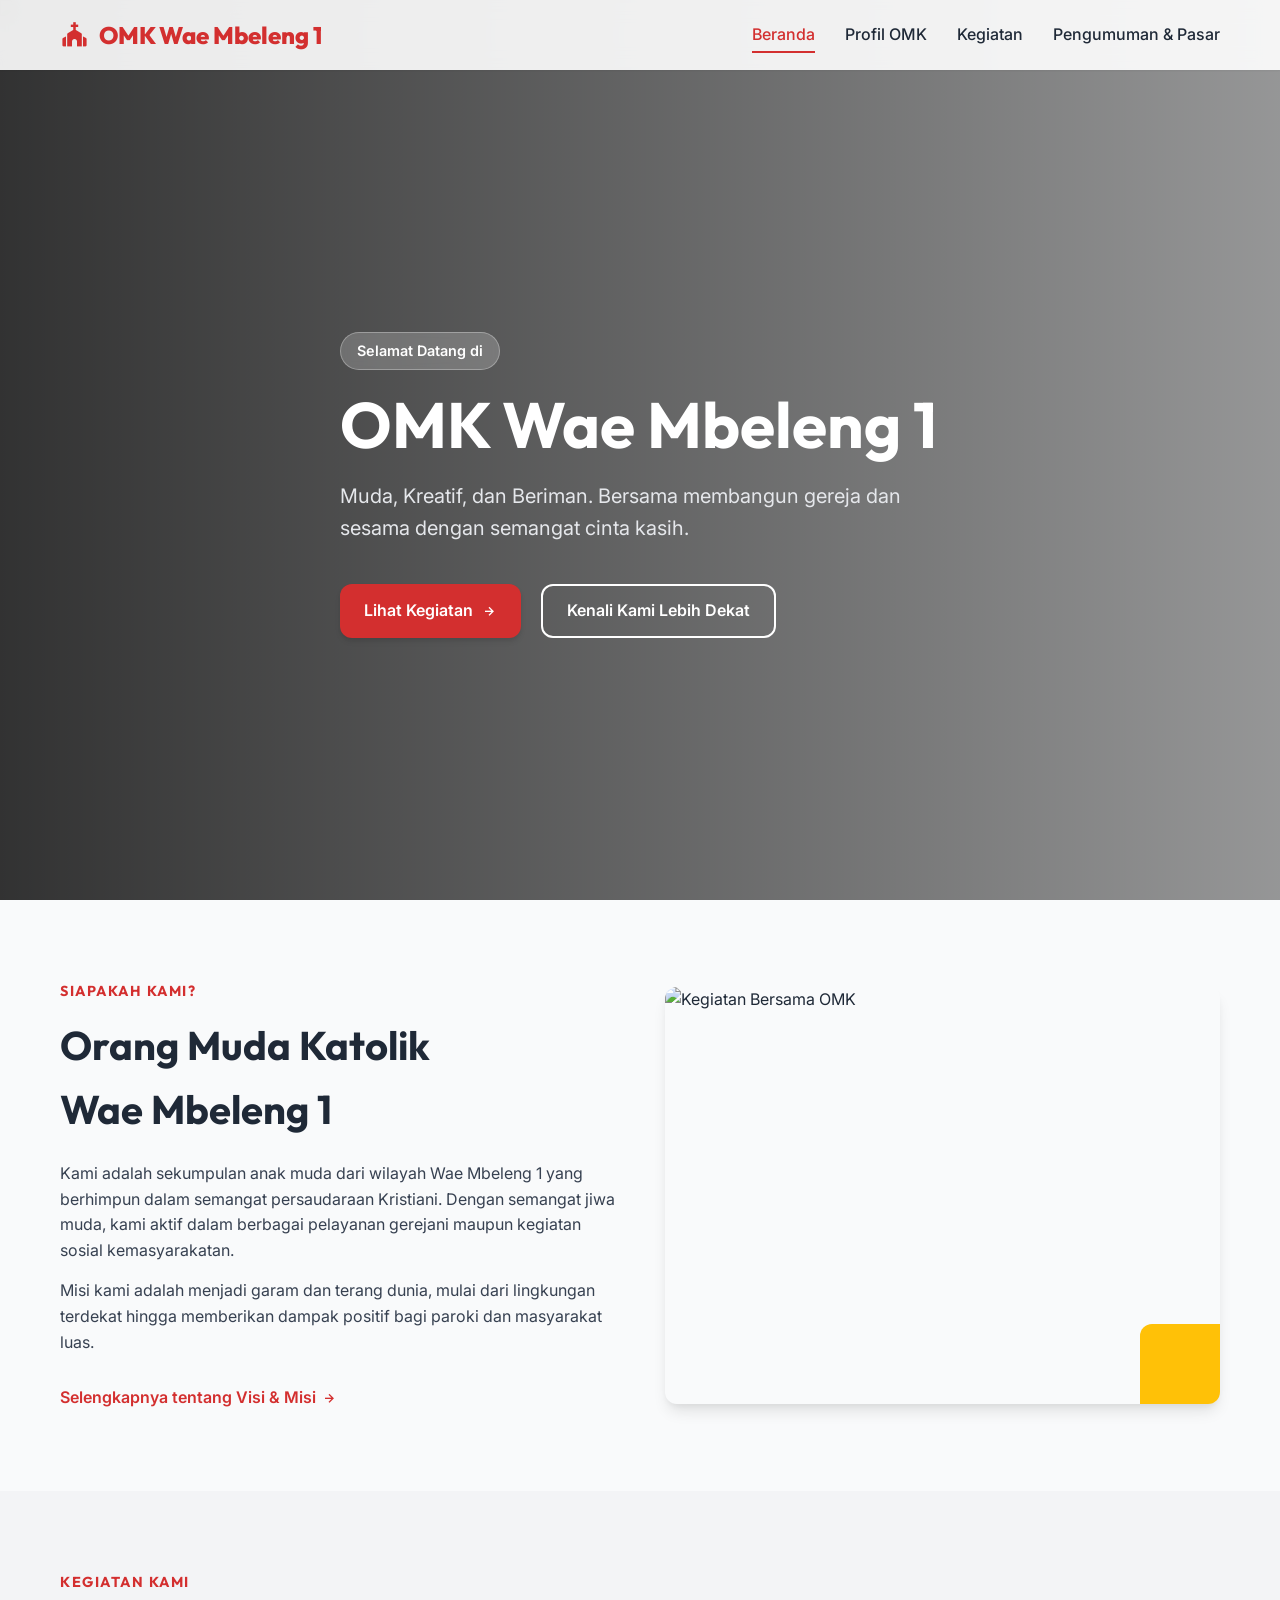
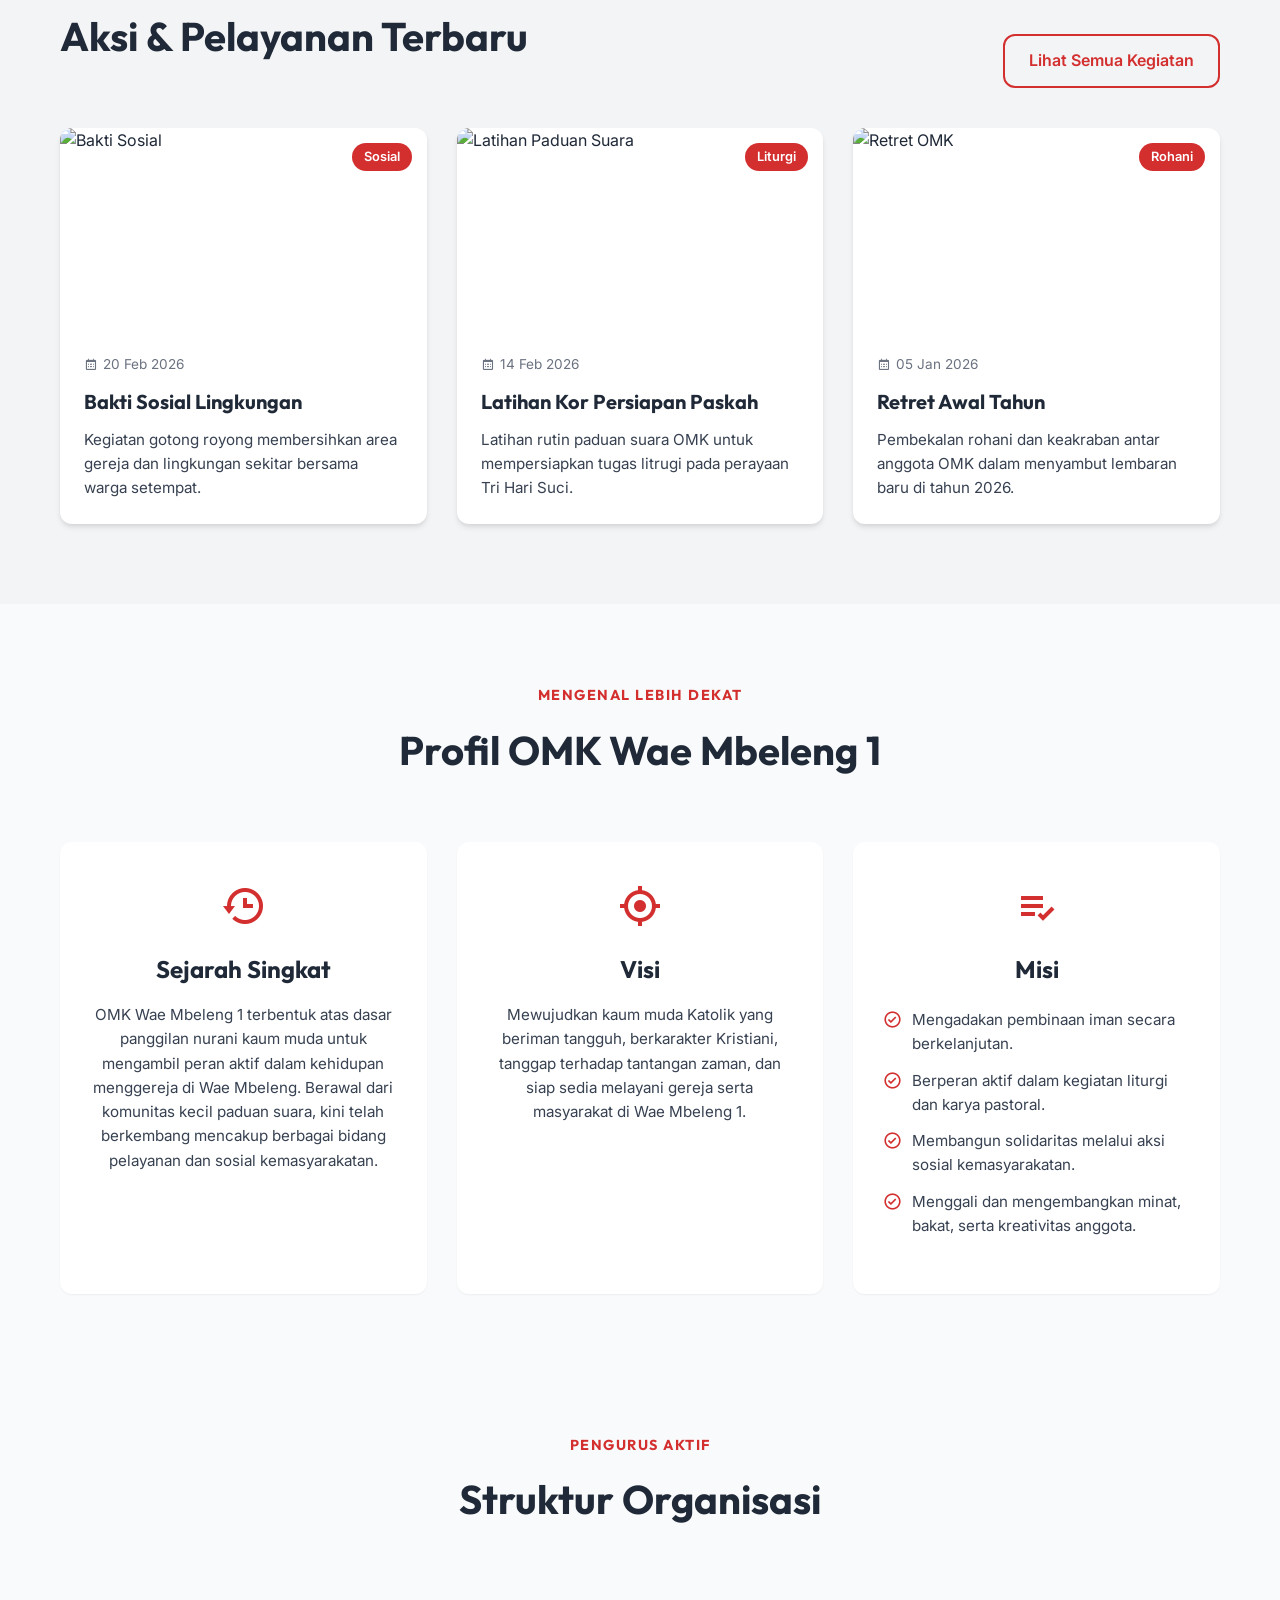
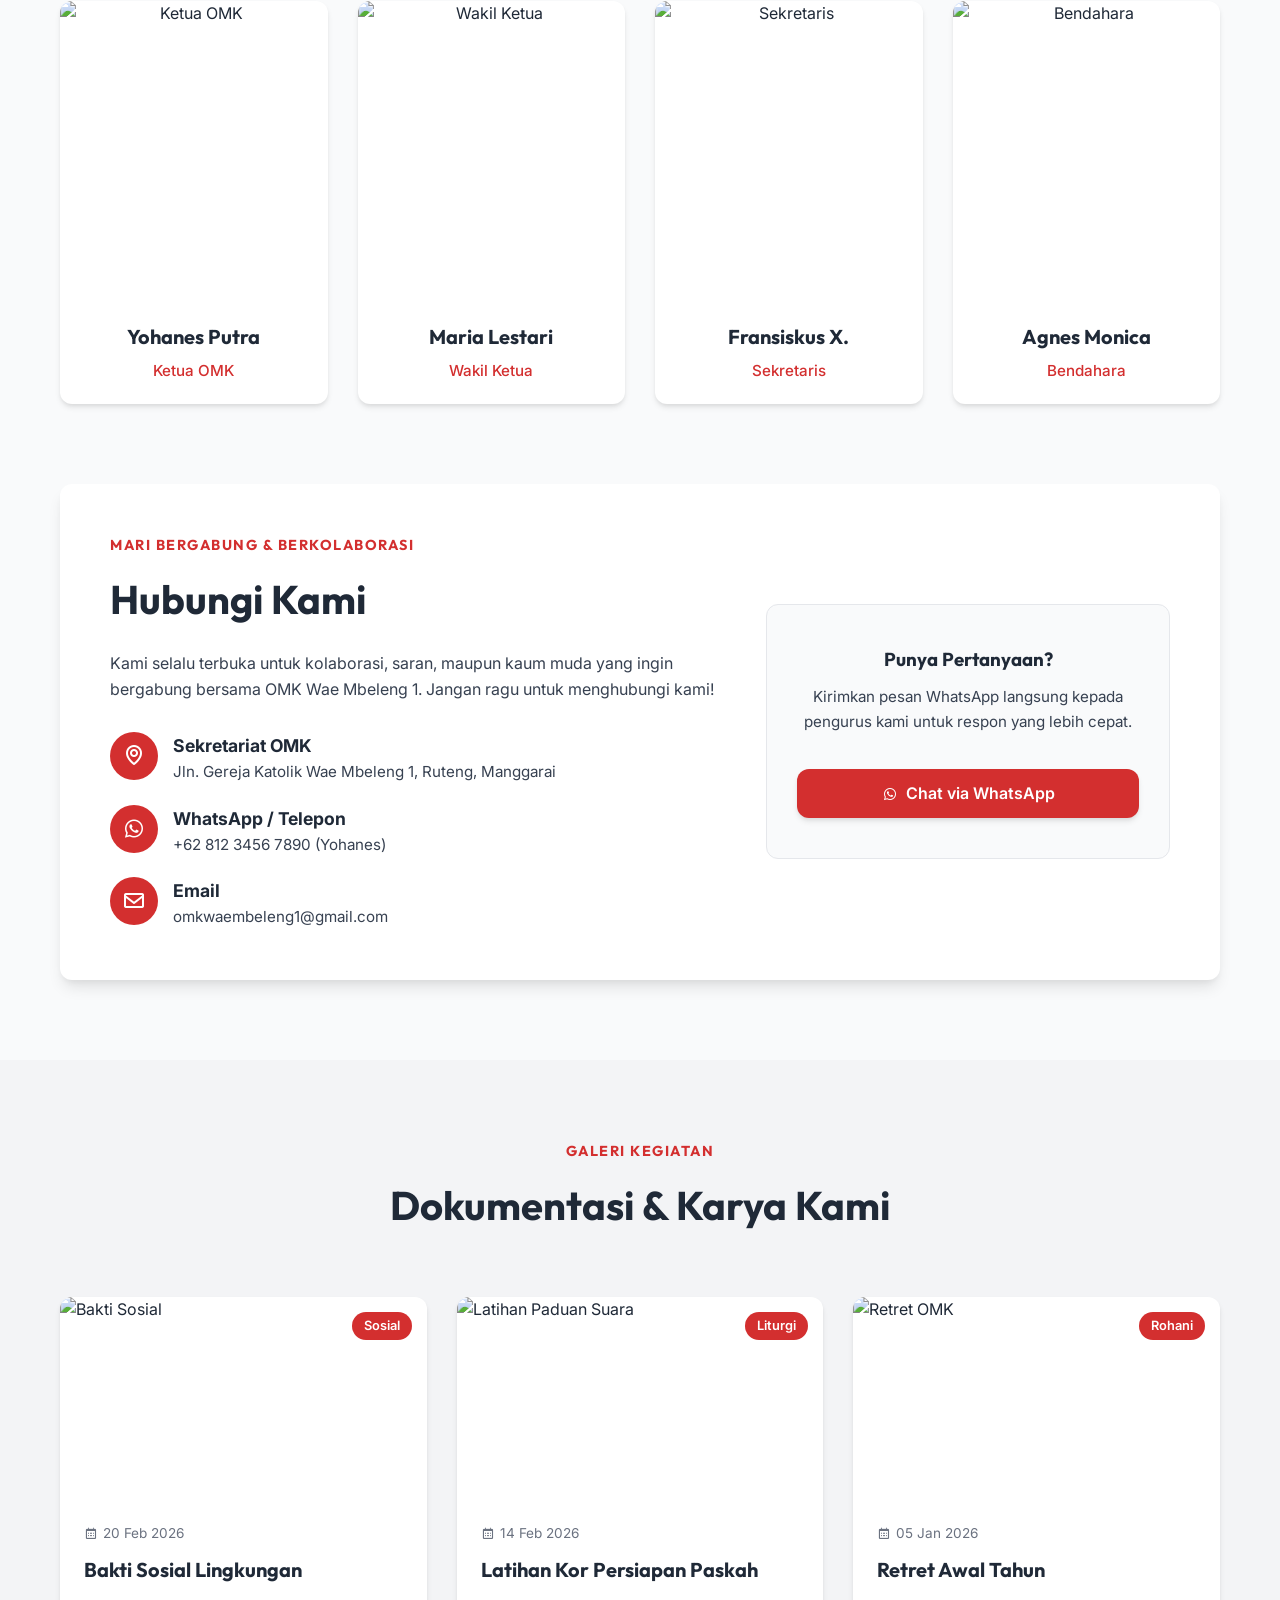
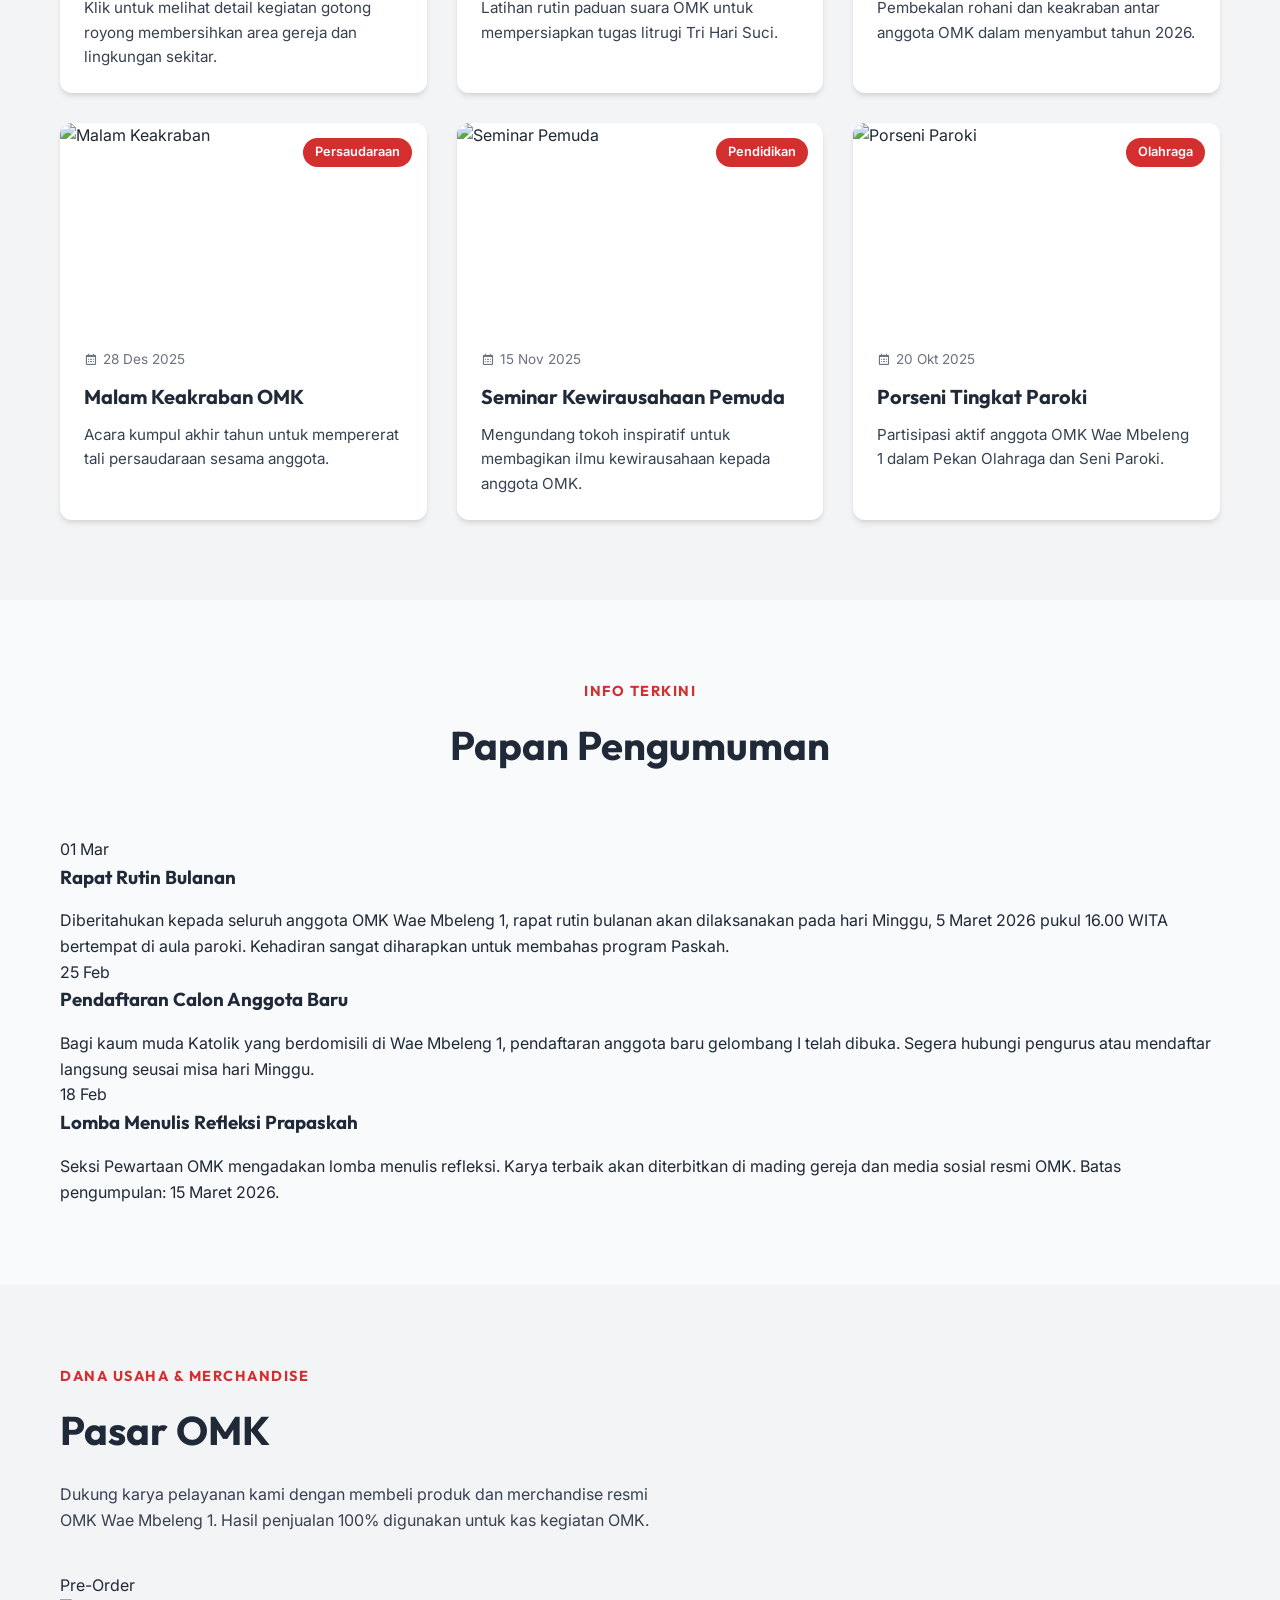
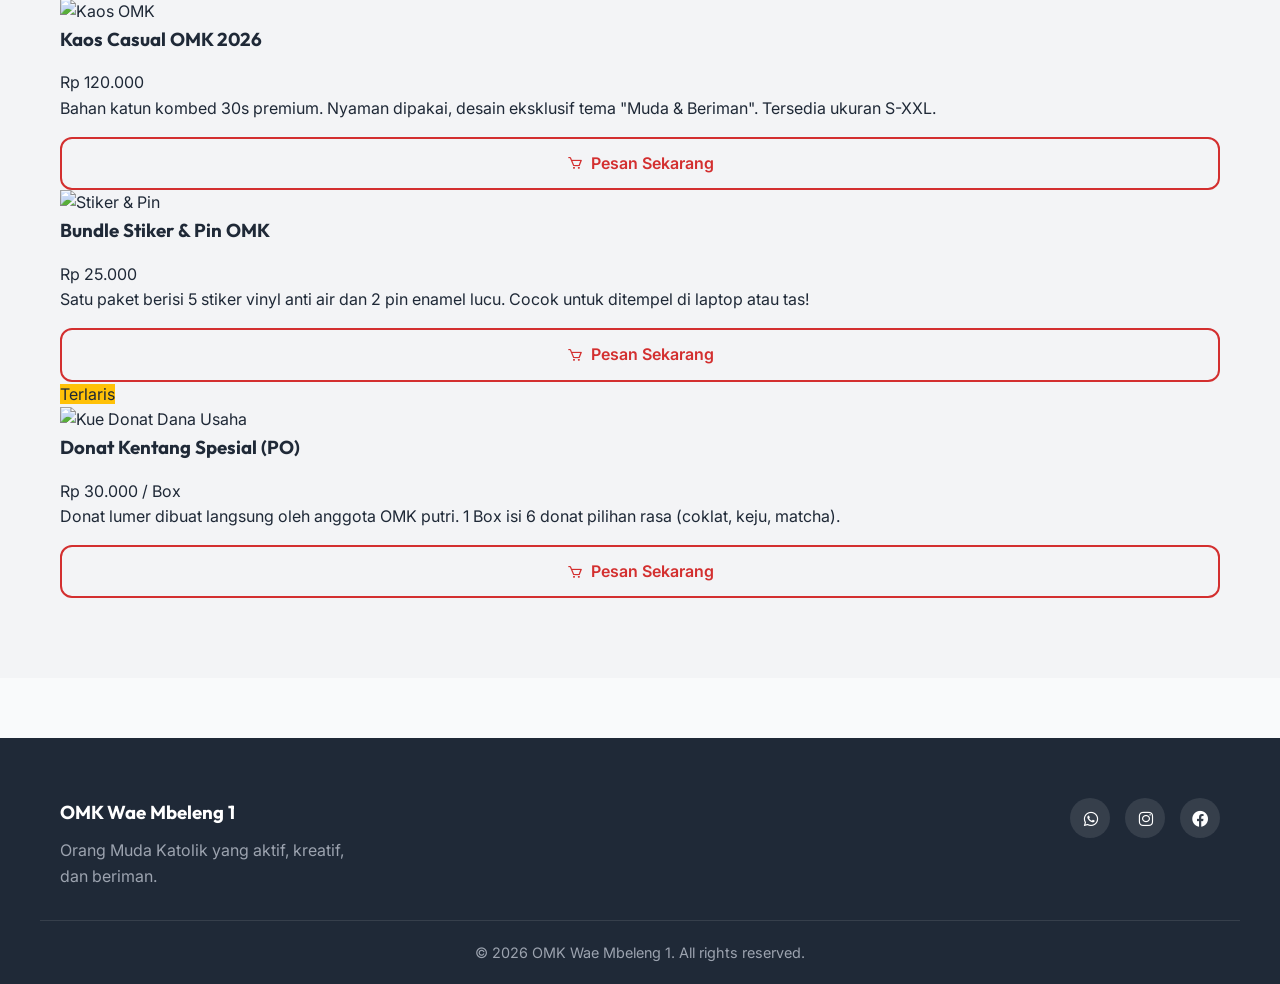
==== commit f332639f: "feat: add pengumuman and pasar omk html layout" ====
--- a/index.html
+++ b/index.html
@@ -378,6 +378,130 @@
             </div>
         </section>
 
+        <!-- PENGUMUMAN SECTION -->
+        <section id="pengumuman" class="announcements section-padding">
+            <div class="container">
+                <div class="section-header" style="justify-content: center; text-align: center; width: 100%;">
+                    <div>
+                        <h4 class="section-subtitle">Info Terkini</h4>
+                        <h2 class="section-title">Papan Pengumuman</h2>
+                    </div>
+                </div>
+                <div class="announcement-list">
+                    <div class="announcement-item">
+                        <div class="ann-date">
+                            <span class="day">01</span>
+                            <span class="month">Mar</span>
+                        </div>
+                        <div class="ann-content">
+                            <h3>Rapat Rutin Bulanan</h3>
+                            <p>Diberitahukan kepada seluruh anggota OMK Wae Mbeleng 1, rapat rutin bulanan akan
+                                dilaksanakan pada hari Minggu, 5 Maret 2026 pukul 16.00 WITA bertempat di aula paroki.
+                                Kehadiran sangat diharapkan untuk membahas program Paskah.</p>
+                        </div>
+                    </div>
+                    <div class="announcement-item">
+                        <div class="ann-date">
+                            <span class="day">25</span>
+                            <span class="month">Feb</span>
+                        </div>
+                        <div class="ann-content">
+                            <h3>Pendaftaran Calon Anggota Baru</h3>
+                            <p>Bagi kaum muda Katolik yang berdomisili di Wae Mbeleng 1, pendaftaran anggota baru
+                                gelombang I telah dibuka. Segera hubungi pengurus atau mendaftar langsung seusai misa
+                                hari Minggu.</p>
+                        </div>
+                    </div>
+                    <div class="announcement-item">
+                        <div class="ann-date">
+                            <span class="day">18</span>
+                            <span class="month">Feb</span>
+                        </div>
+                        <div class="ann-content">
+                            <h3>Lomba Menulis Refleksi Prapaskah</h3>
+                            <p>Seksi Pewartaan OMK mengadakan lomba menulis refleksi. Karya terbaik akan diterbitkan di
+                                mading gereja dan media sosial resmi OMK. Batas pengumpulan: 15 Maret 2026.</p>
+                        </div>
+                    </div>
+                </div>
+            </div>
+        </section>
+
+        <!-- PASAR OMK SECTION -->
+        <section id="pasar" class="pasar-omk section-padding bg-alt">
+            <div class="container">
+                <div class="section-header">
+                    <div>
+                        <h4 class="section-subtitle">Dana Usaha & Merchandise</h4>
+                        <h2 class="section-title">Pasar OMK</h2>
+                        <p style="color: var(--clr-dark-light); margin-top: 10px; max-width: 600px;">Dukung karya
+                            pelayanan kami dengan membeli produk dan merchandise resmi OMK Wae Mbeleng 1. Hasil
+                            penjualan 100% digunakan untuk kas kegiatan OMK.</p>
+                    </div>
+                </div>
+
+                <div class="pasar-grid">
+                    <!-- Product 1 -->
+                    <div class="product-card">
+                        <div class="product-img">
+                            <span class="product-badge">Pre-Order</span>
+                            <img src="https://images.unsplash.com/photo-1521572163474-6864f9cf17ab?q=80&w=2080&auto=format&fit=crop"
+                                alt="Kaos OMK">
+                        </div>
+                        <div class="product-info">
+                            <h3>Kaos Casual OMK 2026</h3>
+                            <span class="price">Rp 120.000</span>
+                            <p>Bahan katun kombed 30s premium. Nyaman dipakai, desain eksklusif tema "Muda & Beriman".
+                                Tersedia ukuran S-XXL.</p>
+                            <a href="https://wa.me/6281234567890?text=Halo%2C%20saya%20tertarik%20pesan%20Kaos%20Casual%20OMK%202026"
+                                target="_blank" class="btn btn-outline"
+                                style="width: 100%; justify-content: center; margin-top: 15px;">
+                                <i class='bx bx-cart'></i> Pesan Sekarang
+                            </a>
+                        </div>
+                    </div>
+                    <!-- Product 2 -->
+                    <div class="product-card">
+                        <div class="product-img">
+                            <img src="https://images.unsplash.com/photo-1627483262112-039e9a0a0916?q=80&w=2070&auto=format&fit=crop"
+                                alt="Stiker & Pin">
+                        </div>
+                        <div class="product-info">
+                            <h3>Bundle Stiker & Pin OMK</h3>
+                            <span class="price">Rp 25.000</span>
+                            <p>Satu paket berisi 5 stiker vinyl anti air dan 2 pin enamel lucu. Cocok untuk ditempel di
+                                laptop atau tas!</p>
+                            <a href="https://wa.me/6281234567890?text=Halo%2C%20saya%20tertarik%20pesan%20Bundle%20Stiker"
+                                target="_blank" class="btn btn-outline"
+                                style="width: 100%; justify-content: center; margin-top: 15px;">
+                                <i class='bx bx-cart'></i> Pesan Sekarang
+                            </a>
+                        </div>
+                    </div>
+                    <!-- Product 3 -->
+                    <div class="product-card">
+                        <div class="product-img">
+                            <span class="product-badge"
+                                style="background-color: var(--clr-secondary); color: var(--clr-dark);">Terlaris</span>
+                            <img src="https://images.unsplash.com/photo-1551024601-bec78aea704b?q=80&w=2028&auto=format&fit=crop"
+                                alt="Kue Donat Dana Usaha">
+                        </div>
+                        <div class="product-info">
+                            <h3>Donat Kentang Spesial (PO)</h3>
+                            <span class="price">Rp 30.000 / Box</span>
+                            <p>Donat lumer dibuat langsung oleh anggota OMK putri. 1 Box isi 6 donat pilihan rasa
+                                (coklat, keju, matcha).</p>
+                            <a href="https://wa.me/6281234567890?text=Halo%2C%20saya%20tertarik%20pesan%20Donat"
+                                target="_blank" class="btn btn-outline"
+                                style="width: 100%; justify-content: center; margin-top: 15px;">
+                                <i class='bx bx-cart'></i> Pesan Sekarang
+                            </a>
+                        </div>
+                    </div>
+                </div>
+            </div>
+        </section>
+
         <!-- MODAL FOR ACTIVITY DETAILS -->
         <div id="activityModal" class="modal">
             <div class="modal-content">
--- a/style.css
+++ b/style.css
@@ -399,6 +399,105 @@
     margin-bottom: 20px;
 }
 
+/* =========================================================================
+   Modal System (Kegiatan)
+   ========================================================================= */
+.modal {
+    display: none;
+    position: fixed;
+    z-index: 2000;
+    left: 0;
+    top: 0;
+    width: 100%;
+    height: 100%;
+    overflow: auto;
+    background-color: rgba(0, 0, 0, 0.8);
+    backdrop-filter: blur(5px);
+    opacity: 0;
+    transition: opacity 0.3s ease;
+}
+
+.modal.show {
+    display: flex;
+    align-items: center;
+    justify-content: center;
+    opacity: 1;
+}
+
+.modal-content {
+    background-color: var(--clr-white);
+    margin: auto;
+    padding: 0;
+    border-radius: var(--border-radius);
+    width: 90%;
+    max-width: 800px;
+    position: relative;
+    box-shadow: 0 25px 50px -12px rgba(0, 0, 0, 0.5);
+    transform: translateY(-50px);
+    transition: transform 0.3s ease;
+    overflow: hidden;
+}
+
+.modal.show .modal-content {
+    transform: translateY(0);
+}
+
+.close-modal {
+    position: absolute;
+    top: 15px;
+    right: 20px;
+    color: var(--clr-dark);
+    font-size: 2rem;
+    font-weight: bold;
+    cursor: pointer;
+    z-index: 10;
+    background: var(--clr-white);
+    width: 40px;
+    height: 40px;
+    display: flex;
+    align-items: center;
+    justify-content: center;
+    border-radius: 50%;
+    box-shadow: var(--shadow-sm);
+    transition: var(--transition);
+}
+
+.close-modal:hover {
+    color: var(--clr-primary);
+    transform: scale(1.1);
+}
+
+.modal-body {
+    padding: 0;
+}
+
+.modal-header-img {
+    width: 100%;
+    height: 300px;
+    object-fit: cover;
+}
+
+.modal-info {
+    padding: 30px;
+}
+
+.modal-info h2 {
+    font-size: 2rem;
+    margin-bottom: 15px;
+}
+
+.modal-info .modal-date {
+    display: inline-block;
+    color: var(--clr-primary);
+    font-weight: 600;
+    margin-bottom: 20px;
+}
+
+.modal-info p {
+    color: var(--clr-dark-light);
+    line-height: 1.8;
+}
+
 /* Responsive Overrides */
 /* =========================================================================
    Responsive
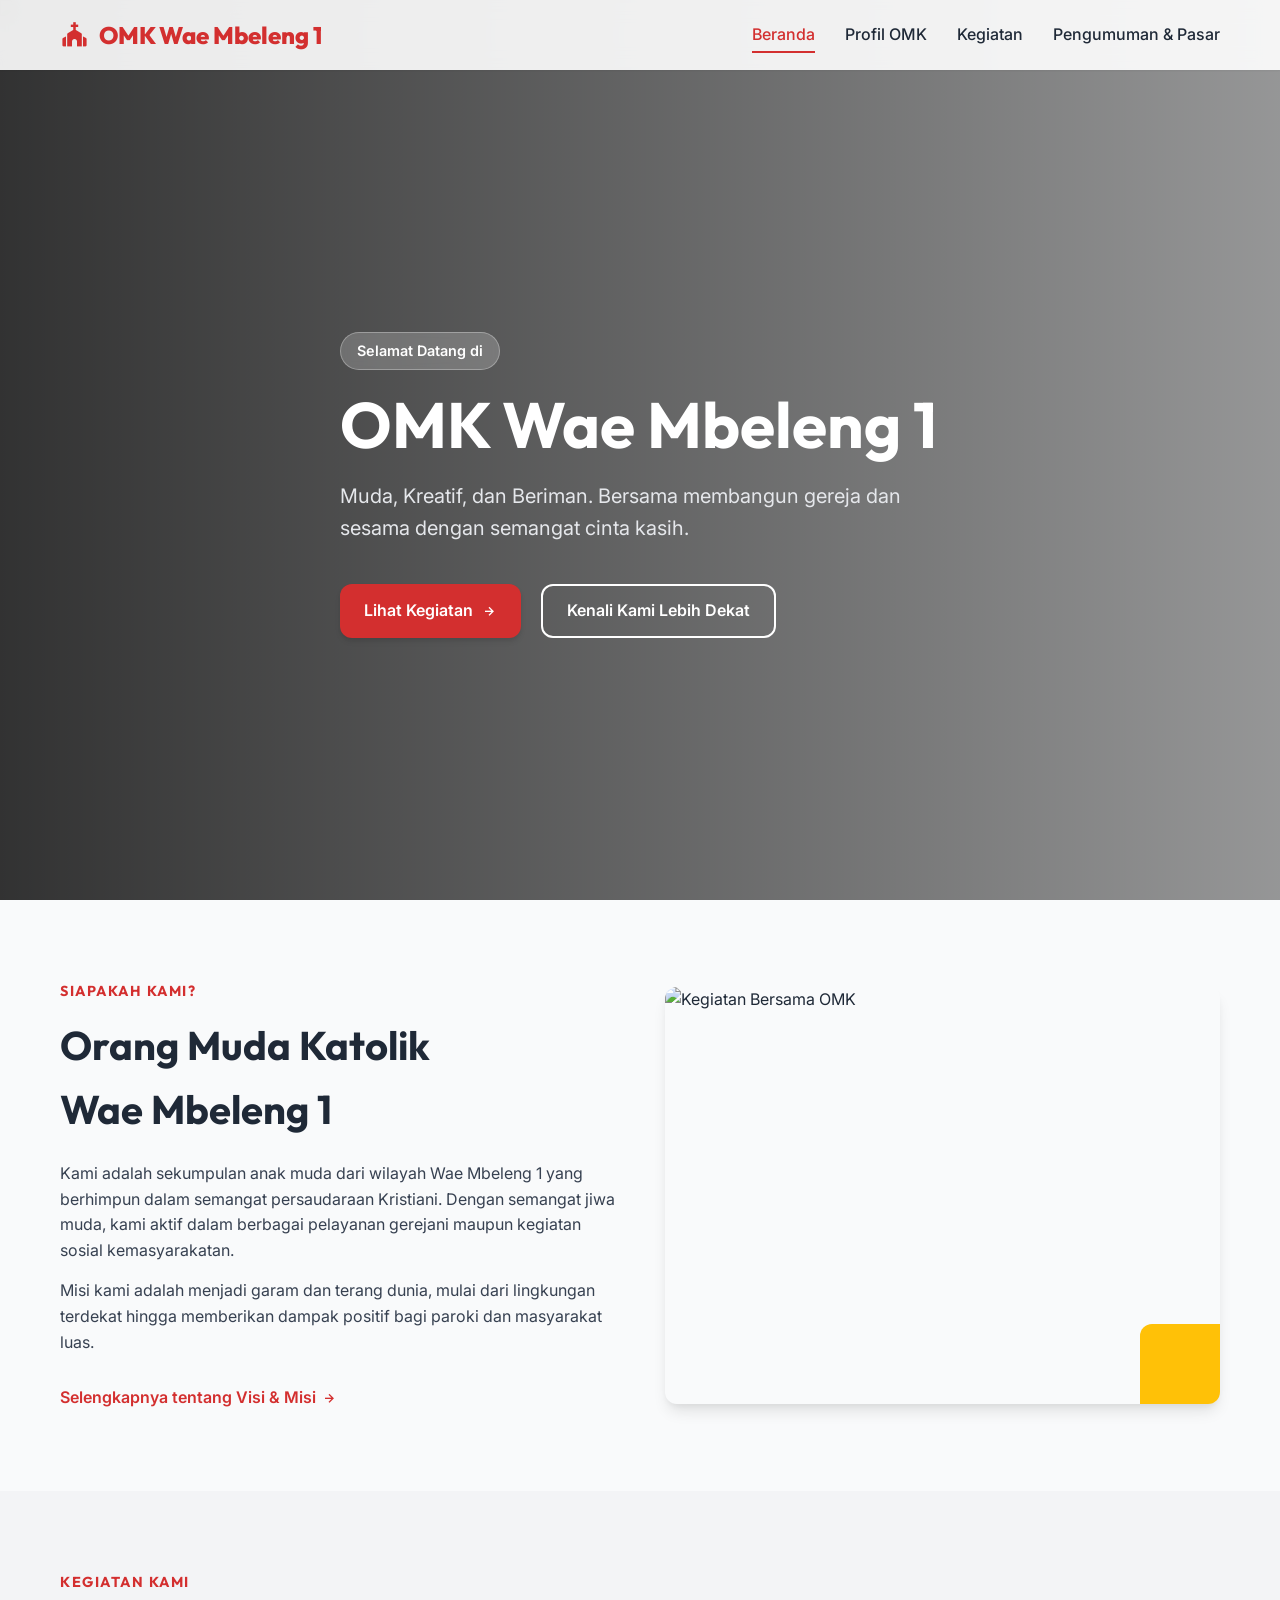
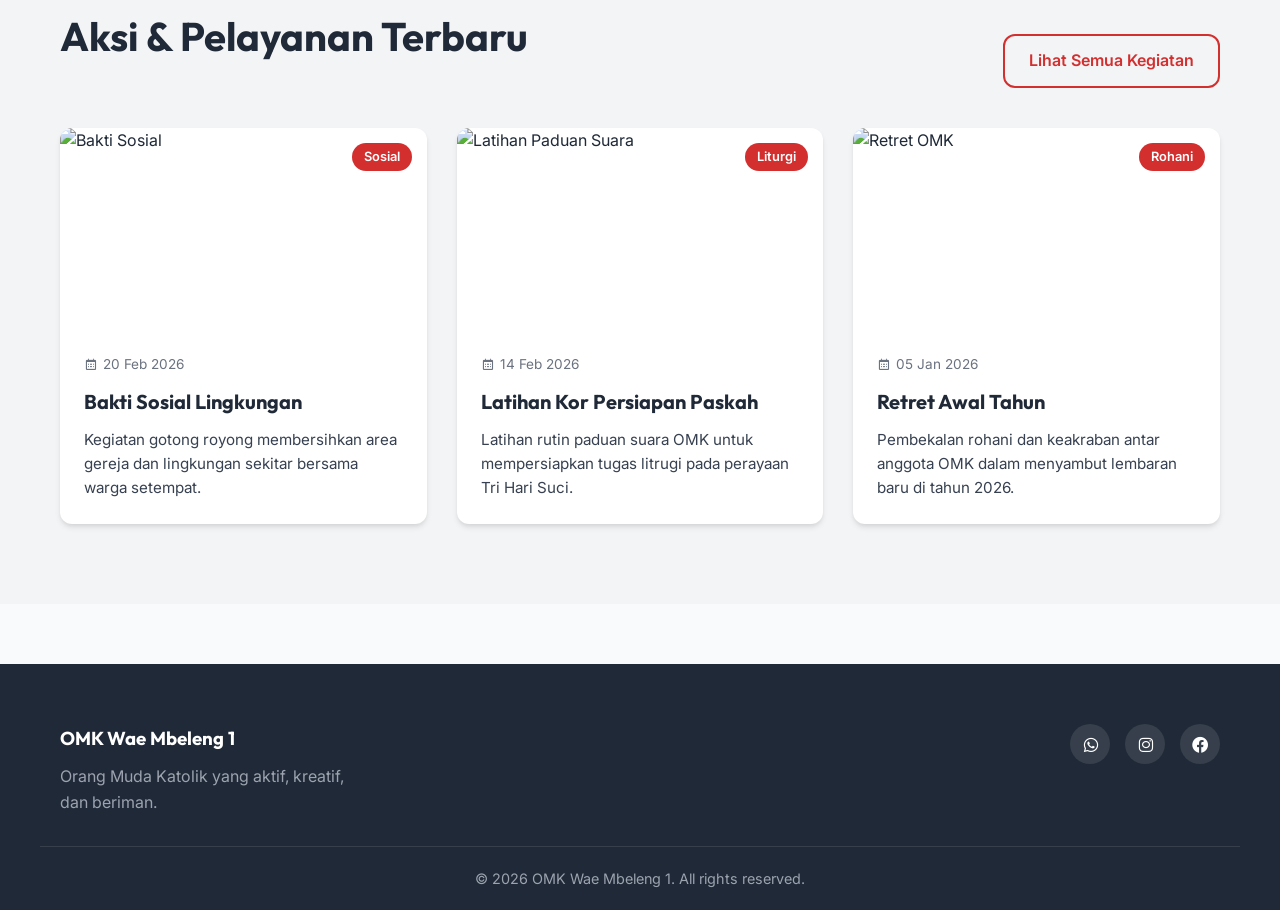
==== commit ecfc146a: "refactor: isolate beranda content in index.html" ====
--- a/index.html
+++ b/index.html
@@ -26,10 +26,10 @@
                 <span>OMK Wae Mbeleng 1</span>
             </a>
             <nav class="nav-links">
-                <a href="#beranda" class="active">Beranda</a>
-                <a href="#profil">Profil OMK</a>
-                <a href="#kegiatan">Kegiatan</a>
-                <a href="#pengumuman">Pengumuman & Pasar</a>
+                <a href="index.html" class="active">Beranda</a>
+                <a href="profil.html">Profil OMK</a>
+                <a href="kegiatan.html">Kegiatan</a>
+                <a href="pengumuman.html">Pengumuman & Pasar</a>
             </nav>
             <div class="menu-toggle" id="mobile-menu">
                 <i class='bx bx-menu'></i>
@@ -52,8 +52,9 @@
                 <p class="hero-subtitle">Muda, Kreatif, dan Beriman. Bersama membangun gereja dan sesama dengan semangat
                     cinta kasih.</p>
                 <div class="hero-actions">
-                    <a href="#kegiatan" class="btn btn-primary">Lihat Kegiatan <i class='bx bx-right-arrow-alt'></i></a>
-                    <a href="#profil" class="btn btn-outline">Kenali Kami Lebih Dekat</a>
+                    <a href="kegiatan.html" class="btn btn-primary">Lihat Kegiatan <i
+                            class='bx bx-right-arrow-alt'></i></a>
+                    <a href="profil.html" class="btn btn-outline">Kenali Kami Lebih Dekat</a>
                 </div>
             </div>
         </section>
@@ -69,7 +70,7 @@
                         maupun kegiatan sosial kemasyarakatan.</p>
                     <p>Misi kami adalah menjadi garam dan terang dunia, mulai dari lingkungan terdekat hingga memberikan
                         dampak positif bagi paroki dan masyarakat luas.</p>
-                    <a href="#profil" class="link-forward">Selengkapnya tentang Visi & Misi <i
+                    <a href="profil.html" class="link-forward">Selengkapnya tentang Visi & Misi <i
                             class='bx bx-right-arrow-alt'></i></a>
                 </div>
                 <div class="about-image">
@@ -90,7 +91,7 @@
                         <h4 class="section-subtitle">Kegiatan Kami</h4>
                         <h2 class="section-title">Aksi & Pelayanan Terbaru</h2>
                     </div>
-                    <a href="#kegiatan" class="btn btn-outline">Lihat Semua Kegiatan</a>
+                    <a href="kegiatan.html" class="btn btn-outline">Lihat Semua Kegiatan</a>
                 </div>
                 <div class="preview-grid">
                     <!-- Card 1 -->
@@ -139,378 +140,7 @@
             </div>
         </section>
 
-        <!-- PROFIL OMK SECTION -->
-        <section id="profil" class="profile section-padding">
-            <div class="container">
-                <div class="section-header" style="justify-content: center; text-align: center; width: 100%;">
-                    <div>
-                        <h4 class="section-subtitle">Mengenal Lebih Dekat</h4>
-                        <h2 class="section-title">Profil OMK Wae Mbeleng 1</h2>
-                    </div>
-                </div>
 
-                <!-- Visi, Misi, Sejarah -->
-                <div class="profile-vms">
-                    <div class="vms-card">
-                        <i class='bx bx-history vms-icon'></i>
-                        <h3>Sejarah Singkat</h3>
-                        <p>OMK Wae Mbeleng 1 terbentuk atas dasar panggilan nurani kaum muda untuk mengambil peran aktif
-                            dalam kehidupan menggereja di Wae Mbeleng. Berawal dari komunitas kecil paduan suara, kini
-                            telah berkembang mencakup berbagai bidang pelayanan dan sosial kemasyarakatan.</p>
-                    </div>
-                    <div class="vms-card">
-                        <i class='bx bx-target-lock vms-icon'></i>
-                        <h3>Visi</h3>
-                        <p>Mewujudkan kaum muda Katolik yang beriman tangguh, berkarakter Kristiani, tanggap terhadap
-                            tantangan zaman, dan siap sedia melayani gereja serta masyarakat di Wae Mbeleng 1.</p>
-                    </div>
-                    <div class="vms-card">
-                        <i class='bx bx-list-check vms-icon'></i>
-                        <h3>Misi</h3>
-                        <ul class="misi-list">
-                            <li><i class='bx bx-check-circle'></i> Mengadakan pembinaan iman secara berkelanjutan.</li>
-                            <li><i class='bx bx-check-circle'></i> Berperan aktif dalam kegiatan liturgi dan karya
-                                pastoral.</li>
-                            <li><i class='bx bx-check-circle'></i> Membangun solidaritas melalui aksi sosial
-                                kemasyarakatan.</li>
-                            <li><i class='bx bx-check-circle'></i> Menggali dan mengembangkan minat, bakat, serta
-                                kreativitas anggota.</li>
-                        </ul>
-                    </div>
-                </div>
-
-                <!-- Struktur Organisasi -->
-                <div class="org-structure section-padding" style="padding-bottom: 0;">
-                    <div class="section-header"
-                        style="justify-content: center; text-align: center; width: 100%; margin-bottom: 50px;">
-                        <div>
-                            <h4 class="section-subtitle">Pengurus Aktif</h4>
-                            <h2 class="section-title">Struktur Organisasi</h2>
-                        </div>
-                    </div>
-                    <div class="org-grid">
-                        <div class="org-card">
-                            <div class="org-img">
-                                <img src="https://images.unsplash.com/photo-1539571696357-5a69c17a67c6?q=80&w=1887&auto=format&fit=crop"
-                                    alt="Ketua OMK">
-                            </div>
-                            <div class="org-info">
-                                <h4>Yohanes Putra</h4>
-                                <span>Ketua OMK</span>
-                            </div>
-                        </div>
-                        <div class="org-card">
-                            <div class="org-img">
-                                <img src="https://images.unsplash.com/photo-1544005313-94ddf0286df2?q=80&w=1888&auto=format&fit=crop"
-                                    alt="Wakil Ketua">
-                            </div>
-                            <div class="org-info">
-                                <h4>Maria Lestari</h4>
-                                <span>Wakil Ketua</span>
-                            </div>
-                        </div>
-                        <div class="org-card">
-                            <div class="org-img">
-                                <img src="https://images.unsplash.com/photo-1507003211169-0a1dd7228f2d?q=80&w=1887&auto=format&fit=crop"
-                                    alt="Sekretaris">
-                            </div>
-                            <div class="org-info">
-                                <h4>Fransiskus X.</h4>
-                                <span>Sekretaris</span>
-                            </div>
-                        </div>
-                        <div class="org-card">
-                            <div class="org-img">
-                                <img src="https://images.unsplash.com/photo-1534528741775-53994a69daeb?q=80&w=1964&auto=format&fit=crop"
-                                    alt="Bendahara">
-                            </div>
-                            <div class="org-info">
-                                <h4>Agnes Monica</h4>
-                                <span>Bendahara</span>
-                            </div>
-                        </div>
-                    </div>
-                </div>
-
-                <!-- Kontak Person -->
-                <div class="contact-section section-padding" style="padding-bottom: 0;">
-                    <div class="contact-wrapper">
-                        <div class="contact-text">
-                            <h4 class="section-subtitle">Mari Bergabung & Berkolaborasi</h4>
-                            <h2 class="section-title">Hubungi Kami</h2>
-                            <p>Kami selalu terbuka untuk kolaborasi, saran, maupun kaum muda yang ingin bergabung
-                                bersama OMK Wae Mbeleng 1. Jangan ragu untuk menghubungi kami!</p>
-                            <div class="contact-info-list">
-                                <div class="contact-item">
-                                    <i class='bx bx-map'></i>
-                                    <div>
-                                        <strong>Sekretariat OMK</strong>
-                                        <p>Jln. Gereja Katolik Wae Mbeleng 1, Ruteng, Manggarai</p>
-                                    </div>
-                                </div>
-                                <div class="contact-item">
-                                    <i class='bx bxl-whatsapp'></i>
-                                    <div>
-                                        <strong>WhatsApp / Telepon</strong>
-                                        <p>+62 812 3456 7890 (Yohanes)</p>
-                                    </div>
-                                </div>
-                                <div class="contact-item">
-                                    <i class='bx bx-envelope'></i>
-                                    <div>
-                                        <strong>Email</strong>
-                                        <p>omkwaembeleng1@gmail.com</p>
-                                    </div>
-                                </div>
-                            </div>
-                        </div>
-                        <div class="contact-action">
-                            <div class="action-card">
-                                <h3>Punya Pertanyaan?</h3>
-                                <p>Kirimkan pesan WhatsApp langsung kepada pengurus kami untuk respon yang lebih cepat.
-                                </p>
-                                <a href="https://wa.me/6281234567890" target="_blank" class="btn btn-primary btn-block"
-                                    style="width: 100%; justify-content: center; margin-top: 15px;">
-                                    <i class='bx bxl-whatsapp'></i> Chat via WhatsApp
-                                </a>
-                            </div>
-                        </div>
-                    </div>
-                </div>
-            </div>
-        </section>
-        <!-- KEGIATAN SECTION -->
-        <section id="kegiatan" class="activities-full section-padding bg-alt">
-            <div class="container">
-                <div class="section-header" style="justify-content: center; text-align: center; width: 100%;">
-                    <div>
-                        <h4 class="section-subtitle">Galeri Kegiatan</h4>
-                        <h2 class="section-title">Dokumentasi & Karya Kami</h2>
-                    </div>
-                </div>
-
-                <div class="preview-grid">
-                    <!-- Card 1 -->
-                    <div class="activity-card" onclick="openModal('kegiatan1')">
-                        <div class="card-img">
-                            <img src="https://images.unsplash.com/photo-1511632765486-a01980e01a18?q=80&w=2070&auto=format&fit=crop"
-                                alt="Bakti Sosial">
-                            <span class="card-tag">Sosial</span>
-                        </div>
-                        <div class="card-body">
-                            <span class="card-date"><i class='bx bx-calendar'></i> 20 Feb 2026</span>
-                            <h3 class="card-title">Bakti Sosial Lingkungan</h3>
-                            <p class="card-desc">Klik untuk melihat detail kegiatan gotong royong membersihkan area
-                                gereja dan lingkungan sekitar.</p>
-                        </div>
-                    </div>
-                    <!-- Card 2 -->
-                    <div class="activity-card" onclick="openModal('kegiatan2')">
-                        <div class="card-img">
-                            <img src="https://images.unsplash.com/photo-1514320291840-2e0a9bf2a9ae?q=80&w=2070&auto=format&fit=crop"
-                                alt="Latihan Paduan Suara">
-                            <span class="card-tag">Liturgi</span>
-                        </div>
-                        <div class="card-body">
-                            <span class="card-date"><i class='bx bx-calendar'></i> 14 Feb 2026</span>
-                            <h3 class="card-title">Latihan Kor Persiapan Paskah</h3>
-                            <p class="card-desc">Latihan rutin paduan suara OMK untuk mempersiapkan tugas litrugi Tri
-                                Hari Suci.</p>
-                        </div>
-                    </div>
-                    <!-- Card 3 -->
-                    <div class="activity-card" onclick="openModal('kegiatan3')">
-                        <div class="card-img">
-                            <img src="https://images.unsplash.com/photo-1515162816999-a0c47dc192f7?q=80&w=2070&auto=format&fit=crop"
-                                alt="Retret OMK">
-                            <span class="card-tag">Rohani</span>
-                        </div>
-                        <div class="card-body">
-                            <span class="card-date"><i class='bx bx-calendar'></i> 05 Jan 2026</span>
-                            <h3 class="card-title">Retret Awal Tahun</h3>
-                            <p class="card-desc">Pembekalan rohani dan keakraban antar anggota OMK dalam menyambut tahun
-                                2026.</p>
-                        </div>
-                    </div>
-                    <!-- Card 4 -->
-                    <div class="activity-card" onclick="openModal('kegiatan4')">
-                        <div class="card-img">
-                            <img src="https://images.unsplash.com/photo-1526976663112-001555921477?q=80&w=2070&auto=format&fit=crop"
-                                alt="Malam Keakraban">
-                            <span class="card-tag">Persaudaraan</span>
-                        </div>
-                        <div class="card-body">
-                            <span class="card-date"><i class='bx bx-calendar'></i> 28 Des 2025</span>
-                            <h3 class="card-title">Malam Keakraban OMK</h3>
-                            <p class="card-desc">Acara kumpul akhir tahun untuk mempererat tali persaudaraan sesama
-                                anggota.</p>
-                        </div>
-                    </div>
-                    <!-- Card 5 -->
-                    <div class="activity-card" onclick="openModal('kegiatan5')">
-                        <div class="card-img">
-                            <img src="https://images.unsplash.com/photo-1452421822248-d4c2b47f0c81?q=80&w=1974&auto=format&fit=crop"
-                                alt="Seminar Pemuda">
-                            <span class="card-tag">Pendidikan</span>
-                        </div>
-                        <div class="card-body">
-                            <span class="card-date"><i class='bx bx-calendar'></i> 15 Nov 2025</span>
-                            <h3 class="card-title">Seminar Kewirausahaan Pemuda</h3>
-                            <p class="card-desc">Mengundang tokoh inspiratif untuk membagikan ilmu kewirausahaan kepada
-                                anggota OMK.</p>
-                        </div>
-                    </div>
-                    <!-- Card 6 -->
-                    <div class="activity-card" onclick="openModal('kegiatan6')">
-                        <div class="card-img">
-                            <img src="https://images.unsplash.com/photo-1540822607835-0816df989f66?q=80&w=1951&auto=format&fit=crop"
-                                alt="Porseni Paroki">
-                            <span class="card-tag">Olahraga</span>
-                        </div>
-                        <div class="card-body">
-                            <span class="card-date"><i class='bx bx-calendar'></i> 20 Okt 2025</span>
-                            <h3 class="card-title">Porseni Tingkat Paroki</h3>
-                            <p class="card-desc">Partisipasi aktif anggota OMK Wae Mbeleng 1 dalam Pekan Olahraga dan
-                                Seni Paroki.</p>
-                        </div>
-                    </div>
-                </div>
-            </div>
-        </section>
-
-        <!-- PENGUMUMAN SECTION -->
-        <section id="pengumuman" class="announcements section-padding">
-            <div class="container">
-                <div class="section-header" style="justify-content: center; text-align: center; width: 100%;">
-                    <div>
-                        <h4 class="section-subtitle">Info Terkini</h4>
-                        <h2 class="section-title">Papan Pengumuman</h2>
-                    </div>
-                </div>
-                <div class="announcement-list">
-                    <div class="announcement-item">
-                        <div class="ann-date">
-                            <span class="day">01</span>
-                            <span class="month">Mar</span>
-                        </div>
-                        <div class="ann-content">
-                            <h3>Rapat Rutin Bulanan</h3>
-                            <p>Diberitahukan kepada seluruh anggota OMK Wae Mbeleng 1, rapat rutin bulanan akan
-                                dilaksanakan pada hari Minggu, 5 Maret 2026 pukul 16.00 WITA bertempat di aula paroki.
-                                Kehadiran sangat diharapkan untuk membahas program Paskah.</p>
-                        </div>
-                    </div>
-                    <div class="announcement-item">
-                        <div class="ann-date">
-                            <span class="day">25</span>
-                            <span class="month">Feb</span>
-                        </div>
-                        <div class="ann-content">
-                            <h3>Pendaftaran Calon Anggota Baru</h3>
-                            <p>Bagi kaum muda Katolik yang berdomisili di Wae Mbeleng 1, pendaftaran anggota baru
-                                gelombang I telah dibuka. Segera hubungi pengurus atau mendaftar langsung seusai misa
-                                hari Minggu.</p>
-                        </div>
-                    </div>
-                    <div class="announcement-item">
-                        <div class="ann-date">
-                            <span class="day">18</span>
-                            <span class="month">Feb</span>
-                        </div>
-                        <div class="ann-content">
-                            <h3>Lomba Menulis Refleksi Prapaskah</h3>
-                            <p>Seksi Pewartaan OMK mengadakan lomba menulis refleksi. Karya terbaik akan diterbitkan di
-                                mading gereja dan media sosial resmi OMK. Batas pengumpulan: 15 Maret 2026.</p>
-                        </div>
-                    </div>
-                </div>
-            </div>
-        </section>
-
-        <!-- PASAR OMK SECTION -->
-        <section id="pasar" class="pasar-omk section-padding bg-alt">
-            <div class="container">
-                <div class="section-header">
-                    <div>
-                        <h4 class="section-subtitle">Dana Usaha & Merchandise</h4>
-                        <h2 class="section-title">Pasar OMK</h2>
-                        <p style="color: var(--clr-dark-light); margin-top: 10px; max-width: 600px;">Dukung karya
-                            pelayanan kami dengan membeli produk dan merchandise resmi OMK Wae Mbeleng 1. Hasil
-                            penjualan 100% digunakan untuk kas kegiatan OMK.</p>
-                    </div>
-                </div>
-
-                <div class="pasar-grid">
-                    <!-- Product 1 -->
-                    <div class="product-card">
-                        <div class="product-img">
-                            <span class="product-badge">Pre-Order</span>
-                            <img src="https://images.unsplash.com/photo-1521572163474-6864f9cf17ab?q=80&w=2080&auto=format&fit=crop"
-                                alt="Kaos OMK">
-                        </div>
-                        <div class="product-info">
-                            <h3>Kaos Casual OMK 2026</h3>
-                            <span class="price">Rp 120.000</span>
-                            <p>Bahan katun kombed 30s premium. Nyaman dipakai, desain eksklusif tema "Muda & Beriman".
-                                Tersedia ukuran S-XXL.</p>
-                            <a href="https://wa.me/6281234567890?text=Halo%2C%20saya%20tertarik%20pesan%20Kaos%20Casual%20OMK%202026"
-                                target="_blank" class="btn btn-outline"
-                                style="width: 100%; justify-content: center; margin-top: 15px;">
-                                <i class='bx bx-cart'></i> Pesan Sekarang
-                            </a>
-                        </div>
-                    </div>
-                    <!-- Product 2 -->
-                    <div class="product-card">
-                        <div class="product-img">
-                            <img src="https://images.unsplash.com/photo-1627483262112-039e9a0a0916?q=80&w=2070&auto=format&fit=crop"
-                                alt="Stiker & Pin">
-                        </div>
-                        <div class="product-info">
-                            <h3>Bundle Stiker & Pin OMK</h3>
-                            <span class="price">Rp 25.000</span>
-                            <p>Satu paket berisi 5 stiker vinyl anti air dan 2 pin enamel lucu. Cocok untuk ditempel di
-                                laptop atau tas!</p>
-                            <a href="https://wa.me/6281234567890?text=Halo%2C%20saya%20tertarik%20pesan%20Bundle%20Stiker"
-                                target="_blank" class="btn btn-outline"
-                                style="width: 100%; justify-content: center; margin-top: 15px;">
-                                <i class='bx bx-cart'></i> Pesan Sekarang
-                            </a>
-                        </div>
-                    </div>
-                    <!-- Product 3 -->
-                    <div class="product-card">
-                        <div class="product-img">
-                            <span class="product-badge"
-                                style="background-color: var(--clr-secondary); color: var(--clr-dark);">Terlaris</span>
-                            <img src="https://images.unsplash.com/photo-1551024601-bec78aea704b?q=80&w=2028&auto=format&fit=crop"
-                                alt="Kue Donat Dana Usaha">
-                        </div>
-                        <div class="product-info">
-                            <h3>Donat Kentang Spesial (PO)</h3>
-                            <span class="price">Rp 30.000 / Box</span>
-                            <p>Donat lumer dibuat langsung oleh anggota OMK putri. 1 Box isi 6 donat pilihan rasa
-                                (coklat, keju, matcha).</p>
-                            <a href="https://wa.me/6281234567890?text=Halo%2C%20saya%20tertarik%20pesan%20Donat"
-                                target="_blank" class="btn btn-outline"
-                                style="width: 100%; justify-content: center; margin-top: 15px;">
-                                <i class='bx bx-cart'></i> Pesan Sekarang
-                            </a>
-                        </div>
-                    </div>
-                </div>
-            </div>
-        </section>
-
-        <!-- MODAL FOR ACTIVITY DETAILS -->
-        <div id="activityModal" class="modal">
-            <div class="modal-content">
-                <span class="close-modal" onclick="closeModal()">&times;</span>
-                <div class="modal-body" id="modal-content-area">
-                    <!-- Dynamic details injected here by JS -->
-                </div>
-            </div>
-        </div>
     </main>
 
     <!-- Footer -->
--- a/style.css
+++ b/style.css
@@ -394,6 +394,147 @@
 }
 
 .action-card p {
+    color: var(--clr-dark-light);
+    font-size: 0.95rem;
+    margin-bottom: 20px;
+}
+
+/* =========================================================================
+   Pengumuman Section
+   ========================================================================= */
+.announcement-list {
+    max-width: 800px;
+    margin: 0 auto;
+    display: flex;
+    flex-direction: column;
+    gap: 20px;
+}
+
+.announcement-item {
+    display: flex;
+    background: var(--clr-white);
+    border-radius: var(--border-radius);
+    overflow: hidden;
+    box-shadow: var(--shadow-sm);
+    transition: var(--transition);
+    border-left: 5px solid var(--clr-primary);
+}
+
+.announcement-item:hover {
+    transform: translateX(10px);
+    box-shadow: var(--shadow-md);
+}
+
+.ann-date {
+    background: rgba(211, 47, 47, 0.1);
+    color: var(--clr-primary);
+    padding: 20px;
+    display: flex;
+    flex-direction: column;
+    justify-content: center;
+    align-items: center;
+    min-width: 100px;
+}
+
+.ann-date .day {
+    font-size: 2rem;
+    font-weight: 800;
+    line-height: 1;
+}
+
+.ann-date .month {
+    font-size: 1rem;
+    font-weight: 600;
+    text-transform: uppercase;
+}
+
+.ann-content {
+    padding: 20px 30px;
+}
+
+.ann-content h3 {
+    font-size: 1.25rem;
+    margin-bottom: 10px;
+}
+
+.ann-content p {
+    color: var(--clr-dark-light);
+    font-size: 0.95rem;
+    line-height: 1.6;
+}
+
+/* =========================================================================
+   Pasar OMK Section
+   ========================================================================= */
+.pasar-grid {
+    display: grid;
+    grid-template-columns: repeat(auto-fit, minmax(280px, 1fr));
+    gap: 30px;
+}
+
+.product-card {
+    background: var(--clr-white);
+    border-radius: var(--border-radius);
+    overflow: hidden;
+    box-shadow: var(--shadow-sm);
+    transition: var(--transition);
+    border: 1px solid #E5E7EB;
+}
+
+.product-card:hover {
+    transform: translateY(-8px);
+    box-shadow: var(--shadow-lg);
+    border-color: var(--clr-primary);
+}
+
+.product-img {
+    position: relative;
+    height: 250px;
+    overflow: hidden;
+}
+
+.product-img img {
+    width: 100%;
+    height: 100%;
+    object-fit: cover;
+    transition: transform 0.5s ease;
+}
+
+.product-card:hover .product-img img {
+    transform: scale(1.05);
+}
+
+.product-badge {
+    position: absolute;
+    top: 15px;
+    left: 15px;
+    background-color: var(--clr-primary);
+    color: var(--clr-white);
+    padding: 5px 12px;
+    border-radius: 5px;
+    font-size: 0.8rem;
+    font-weight: 700;
+    z-index: 10;
+}
+
+.product-info {
+    padding: 25px;
+}
+
+.product-info h3 {
+    font-size: 1.2rem;
+    margin-bottom: 5px;
+}
+
+.product-info .price {
+    display: block;
+    color: var(--clr-primary);
+    font-size: 1.25rem;
+    font-weight: 700;
+    margin-bottom: 15px;
+}
+
+.product-info p {
     color: var(--clr-dark-light);
     font-size: 0.95rem;
     margin-bottom: 20px;
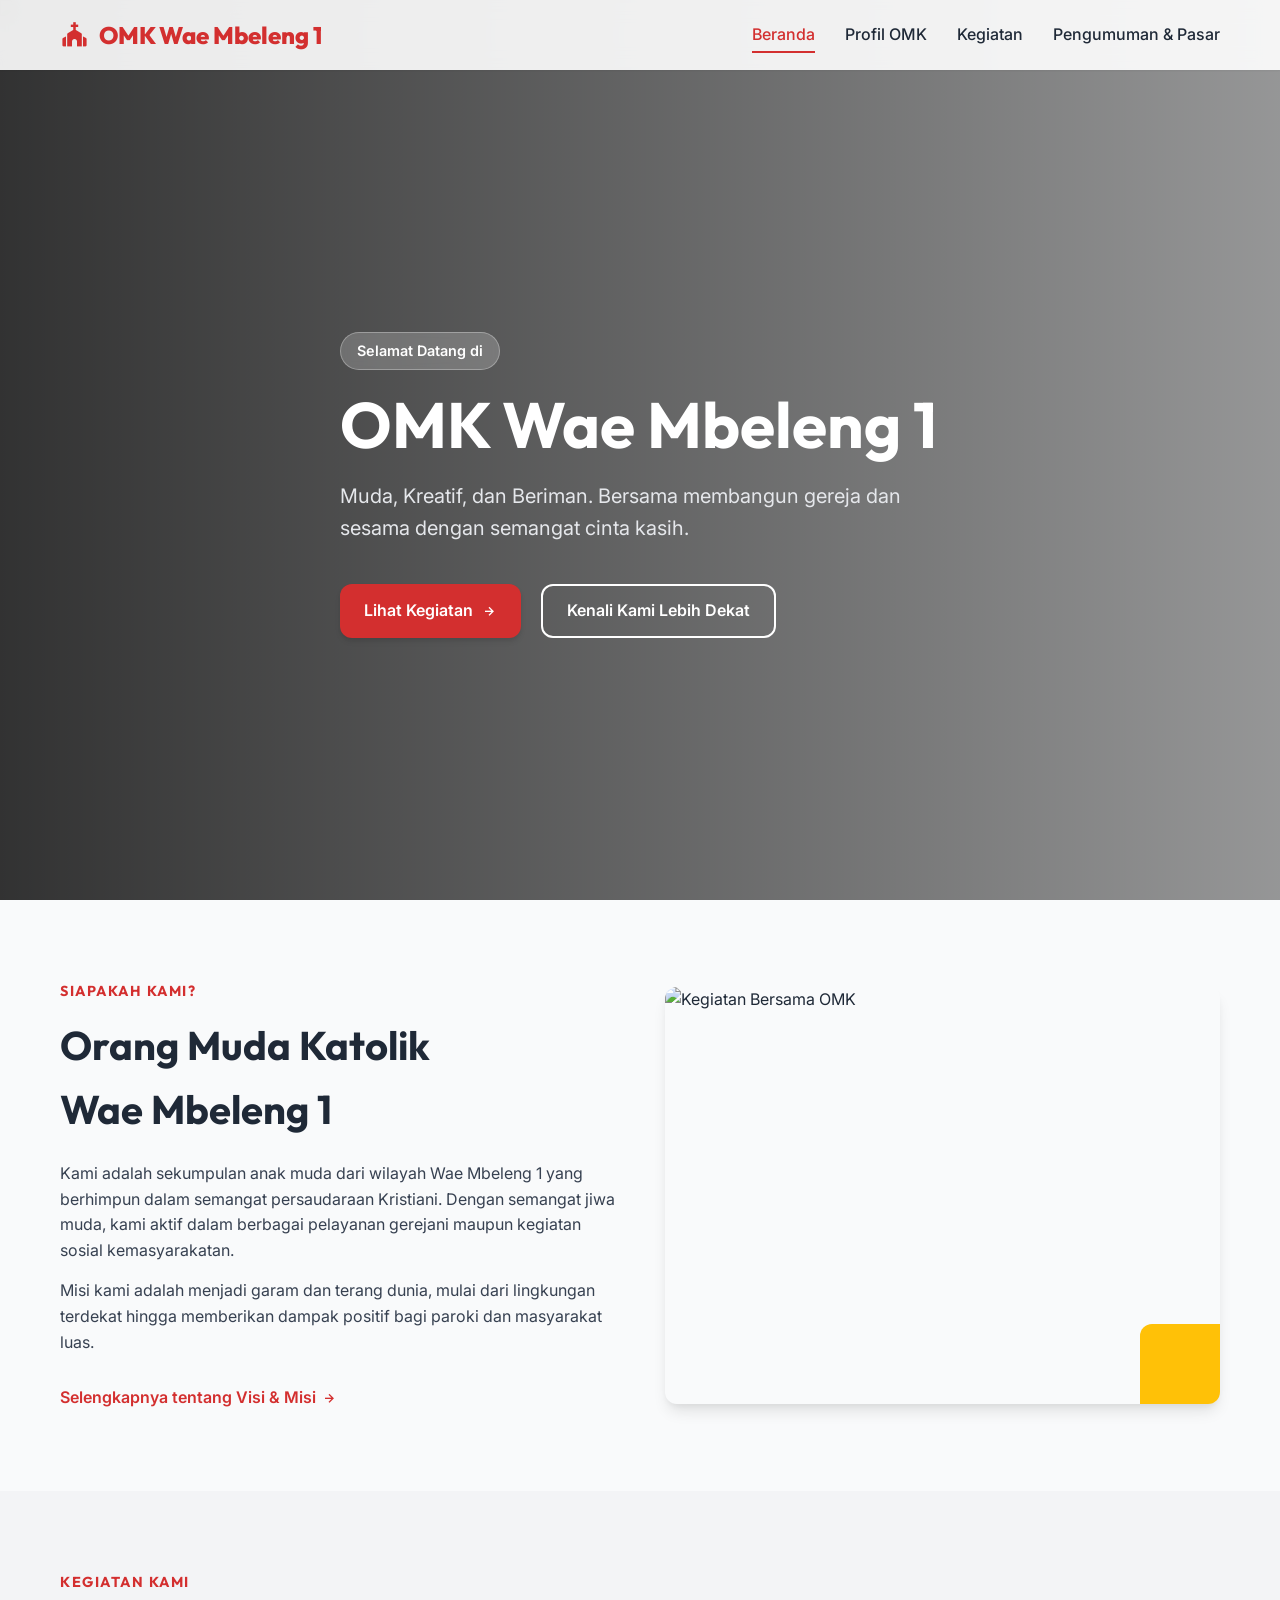
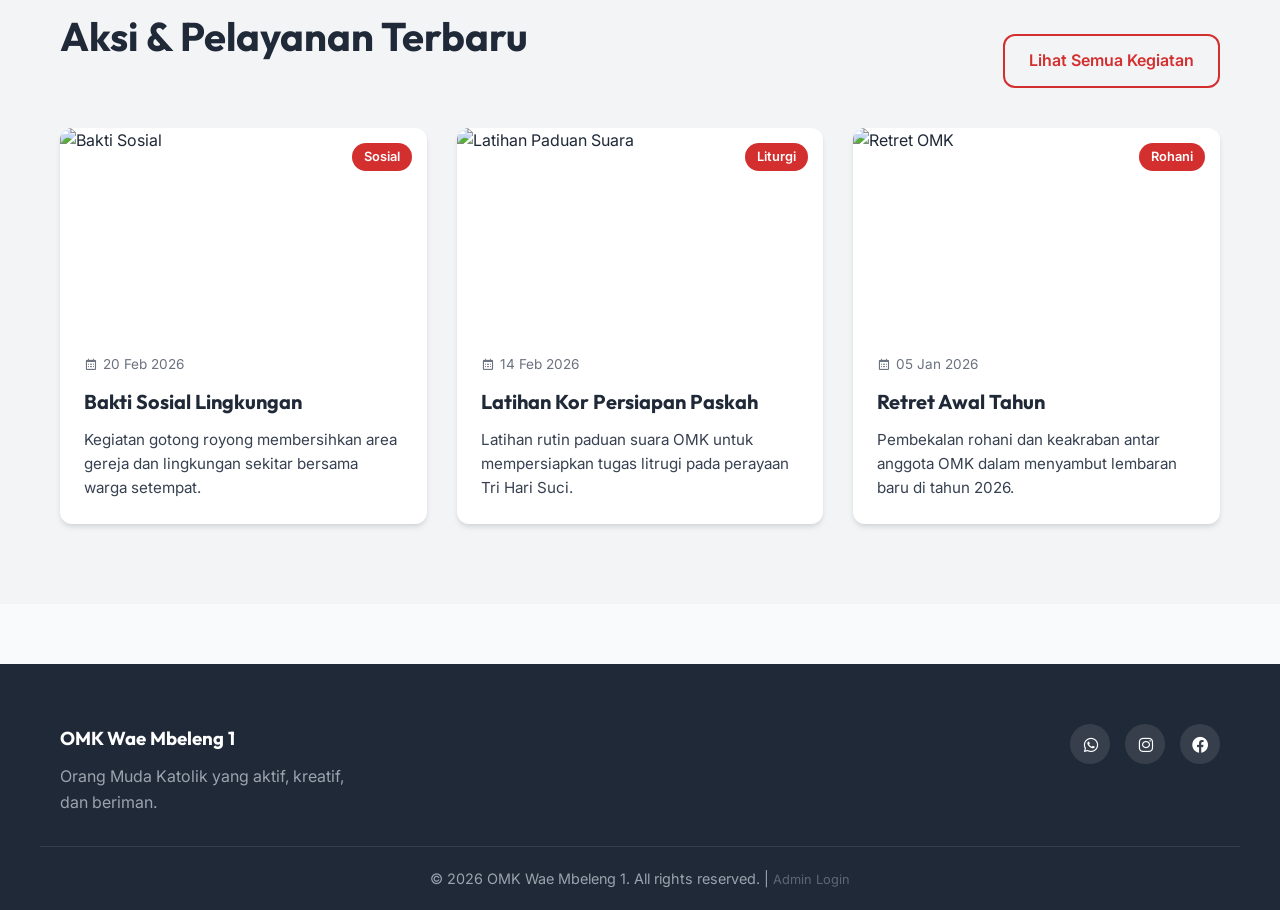
==== commit 9dded293: "feat: add admin dashboard link to all footers" ====
--- a/index.html
+++ b/index.html
@@ -157,7 +157,8 @@
             </div>
         </div>
         <div class="footer-bottom">
-            <p>&copy; 2026 OMK Wae Mbeleng 1. All rights reserved.</p>
+            <p>&copy; 2026 OMK Wae Mbeleng 1. All rights reserved. | <a href="admin.html"
+                    style="color: inherit; text-decoration: none; opacity: 0.5; font-size: 0.8rem;">Admin Login</a></p>
         </div>
     </footer>
 
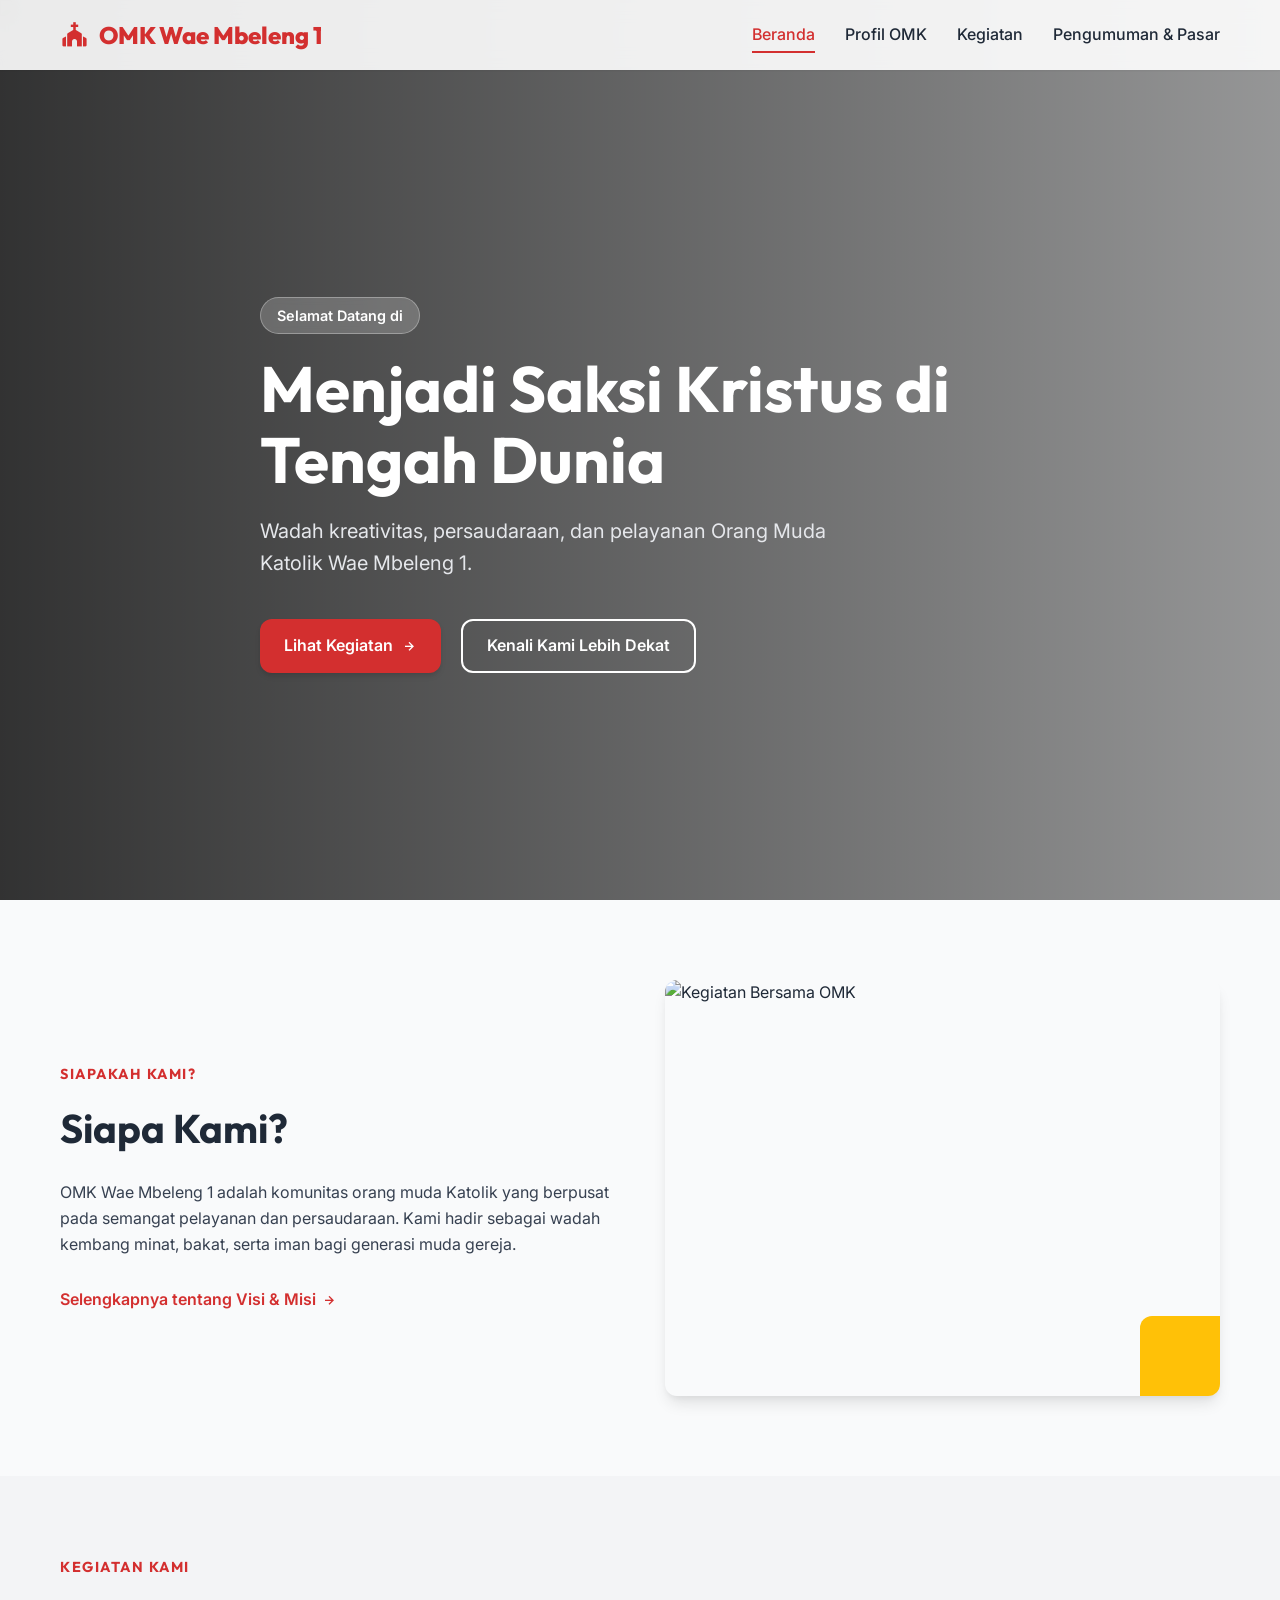
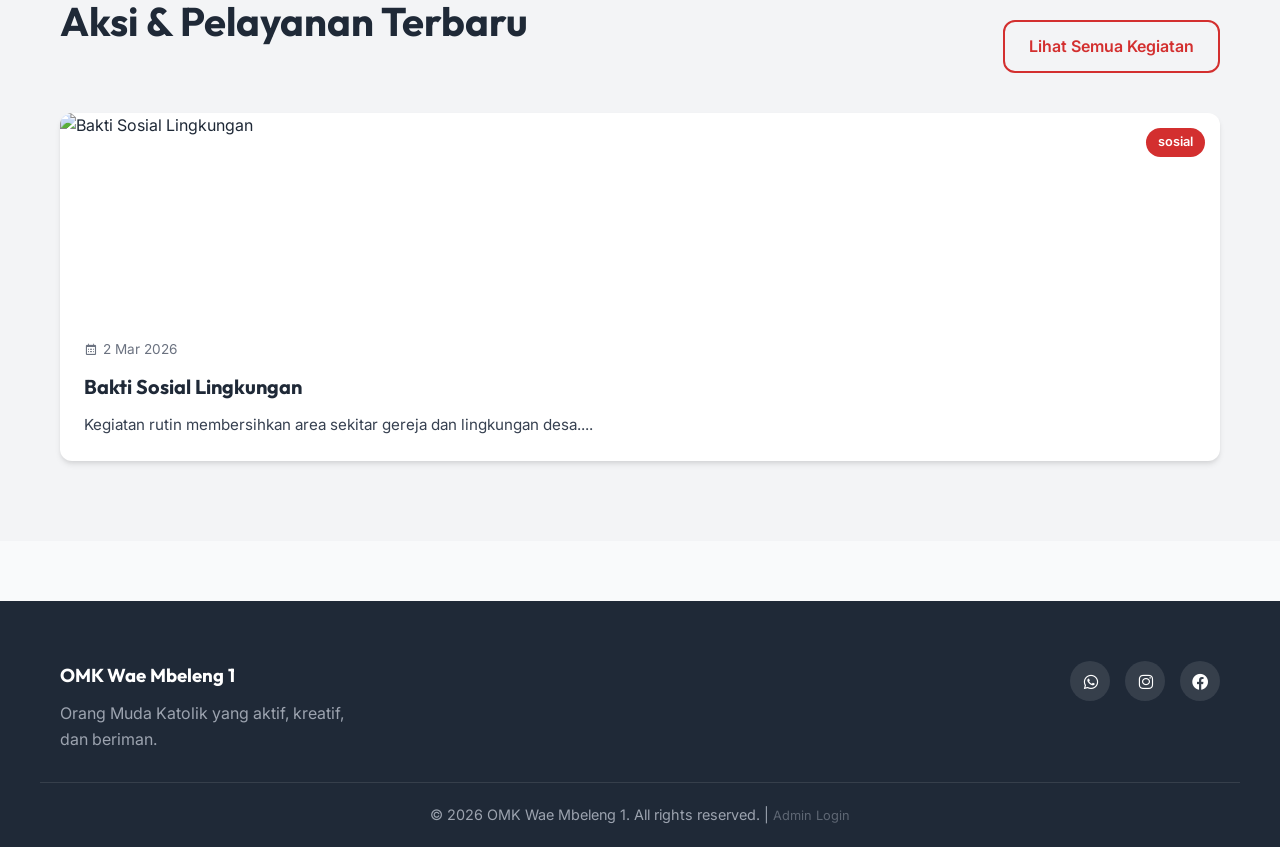
==== commit 906281e2: "feat: implement full CRUD for Beranda and Profil sections" ====
--- a/index.html
+++ b/index.html
@@ -15,6 +15,7 @@
     <link href='https://unpkg.com/boxicons@2.1.4/css/boxicons.min.css' rel='stylesheet'>
     <!-- Custom CSS -->
     <link rel="stylesheet" href="style.css">
+    <script src="data-manager.js" defer></script>
 </head>
 
 <body>
@@ -48,8 +49,9 @@
             </div>
             <div class="container hero-content">
                 <span class="hero-badge">Selamat Datang di</span>
-                <h1 class="hero-title">OMK Wae Mbeleng 1</h1>
-                <p class="hero-subtitle">Muda, Kreatif, dan Beriman. Bersama membangun gereja dan sesama dengan semangat
+                <h1 class="hero-title" id="hero-title">OMK Wae Mbeleng 1</h1>
+                <p class="hero-subtitle" id="hero-subtitle">Muda, Kreatif, dan Beriman. Bersama membangun gereja dan
+                    sesama dengan semangat
                     cinta kasih.</p>
                 <div class="hero-actions">
                     <a href="kegiatan.html" class="btn btn-primary">Lihat Kegiatan <i
@@ -64,12 +66,16 @@
             <div class="container about-container">
                 <div class="about-text">
                     <h4 class="section-subtitle">Siapakah Kami?</h4>
-                    <h2 class="section-title">Orang Muda Katolik<br>Wae Mbeleng 1</h2>
-                    <p>Kami adalah sekumpulan anak muda dari wilayah Wae Mbeleng 1 yang berhimpun dalam semangat
-                        persaudaraan Kristiani. Dengan semangat jiwa muda, kami aktif dalam berbagai pelayanan gerejani
-                        maupun kegiatan sosial kemasyarakatan.</p>
-                    <p>Misi kami adalah menjadi garam dan terang dunia, mulai dari lingkungan terdekat hingga memberikan
-                        dampak positif bagi paroki dan masyarakat luas.</p>
+                    <h2 class="section-title" id="about-title">Orang Muda Katolik<br>Wae Mbeleng 1</h2>
+                    <div id="about-content">
+                        <p>Kami adalah sekumpulan anak muda dari wilayah Wae Mbeleng 1 yang berhimpun dalam semangat
+                            persaudaraan Kristiani. Dengan semangat jiwa muda, kami aktif dalam berbagai pelayanan
+                            gerejani
+                            maupun kegiatan sosial kemasyarakatan.</p>
+                        <p>Misi kami adalah menjadi garam dan terang dunia, mulai dari lingkungan terdekat hingga
+                            memberikan
+                            dampak positif bagi paroki dan masyarakat luas.</p>
+                    </div>
                     <a href="profil.html" class="link-forward">Selengkapnya tentang Visi & Misi <i
                             class='bx bx-right-arrow-alt'></i></a>
                 </div>
@@ -93,49 +99,8 @@
                     </div>
                     <a href="kegiatan.html" class="btn btn-outline">Lihat Semua Kegiatan</a>
                 </div>
-                <div class="preview-grid">
-                    <!-- Card 1 -->
-                    <div class="activity-card">
-                        <div class="card-img">
-                            <img src="https://images.unsplash.com/photo-1511632765486-a01980e01a18?q=80&w=2070&auto=format&fit=crop"
-                                alt="Bakti Sosial">
-                            <span class="card-tag">Sosial</span>
-                        </div>
-                        <div class="card-body">
-                            <span class="card-date"><i class='bx bx-calendar'></i> 20 Feb 2026</span>
-                            <h3 class="card-title">Bakti Sosial Lingkungan</h3>
-                            <p class="card-desc">Kegiatan gotong royong membersihkan area gereja dan lingkungan sekitar
-                                bersama warga setempat.</p>
-                        </div>
-                    </div>
-                    <!-- Card 2 -->
-                    <div class="activity-card">
-                        <div class="card-img">
-                            <img src="https://images.unsplash.com/photo-1514320291840-2e0a9bf2a9ae?q=80&w=2070&auto=format&fit=crop"
-                                alt="Latihan Paduan Suara">
-                            <span class="card-tag">Liturgi</span>
-                        </div>
-                        <div class="card-body">
-                            <span class="card-date"><i class='bx bx-calendar'></i> 14 Feb 2026</span>
-                            <h3 class="card-title">Latihan Kor Persiapan Paskah</h3>
-                            <p class="card-desc">Latihan rutin paduan suara OMK untuk mempersiapkan tugas litrugi pada
-                                perayaan Tri Hari Suci.</p>
-                        </div>
-                    </div>
-                    <!-- Card 3 -->
-                    <div class="activity-card">
-                        <div class="card-img">
-                            <img src="https://images.unsplash.com/photo-1515162816999-a0c47dc192f7?q=80&w=2070&auto=format&fit=crop"
-                                alt="Retret OMK">
-                            <span class="card-tag">Rohani</span>
-                        </div>
-                        <div class="card-body">
-                            <span class="card-date"><i class='bx bx-calendar'></i> 05 Jan 2026</span>
-                            <h3 class="card-title">Retret Awal Tahun</h3>
-                            <p class="card-desc">Pembekalan rohani dan keakraban antar anggota OMK dalam menyambut
-                                lembaran baru di tahun 2026.</p>
-                        </div>
-                    </div>
+                <div class="preview-grid" id="home-kegiatan-grid">
+                    <!-- Cards will be injected here -->
                 </div>
             </div>
         </section>
@@ -157,7 +122,7 @@
             </div>
         </div>
         <div class="footer-bottom">
-            <p>&copy; 2026 OMK Wae Mbeleng 1. All rights reserved. | <a href="admin.html"
+            <p>&copy; 2026 OMK Wae Mbeleng 1. All rights reserved. | <a href="login.html"
                     style="color: inherit; text-decoration: none; opacity: 0.5; font-size: 0.8rem;">Admin Login</a></p>
         </div>
     </footer>
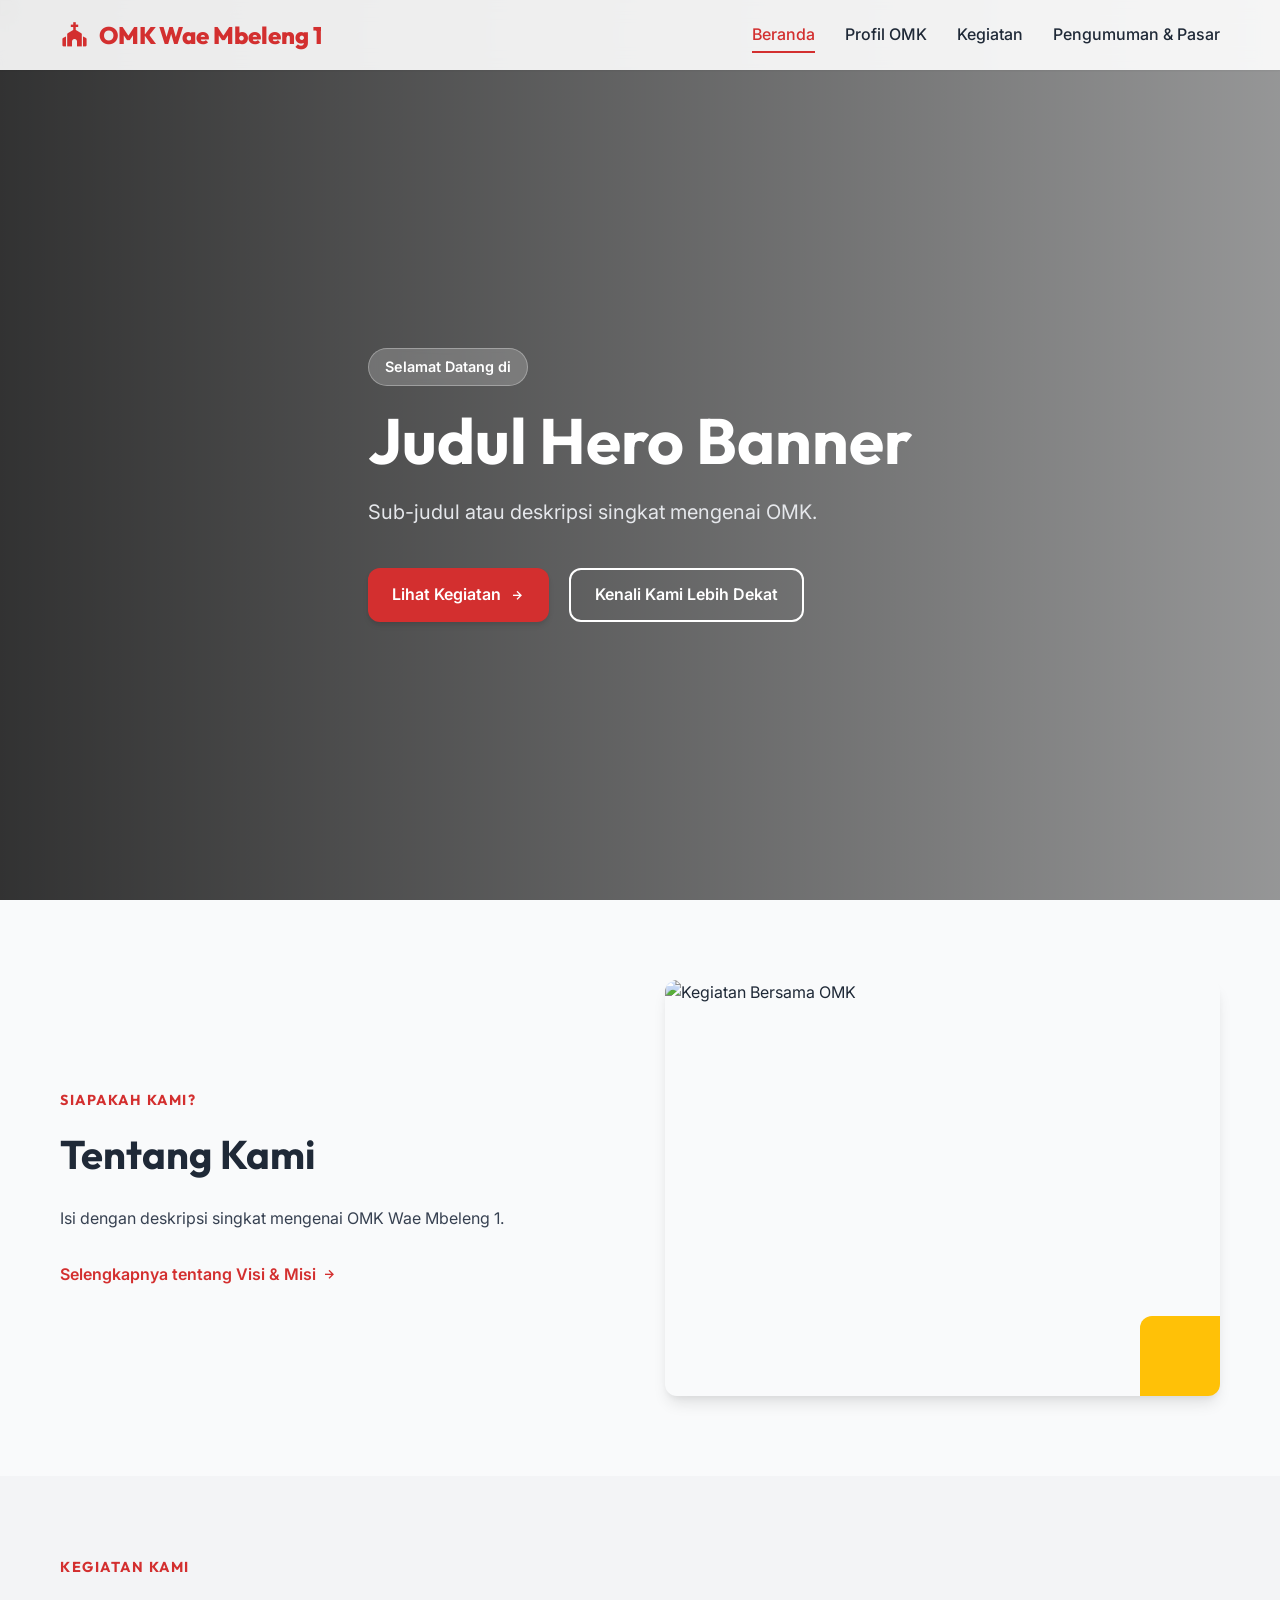
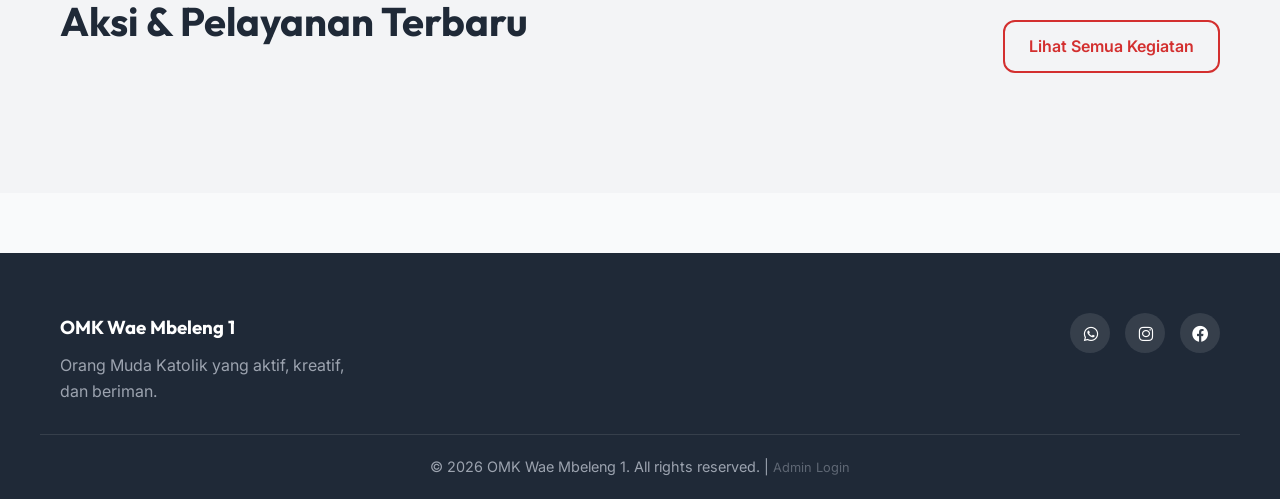
==== commit f1f4a3b6: "refactor: use relative root paths for cleaner navigation URLs" ====
--- a/index.html
+++ b/index.html
@@ -27,7 +27,7 @@
                 <span>OMK Wae Mbeleng 1</span>
             </a>
             <nav class="nav-links">
-                <a href="index.html" class="active">Beranda</a>
+                <a href="./" class="active">Beranda</a>
                 <a href="profil.html">Profil OMK</a>
                 <a href="kegiatan.html">Kegiatan</a>
                 <a href="pengumuman.html">Pengumuman & Pasar</a>
